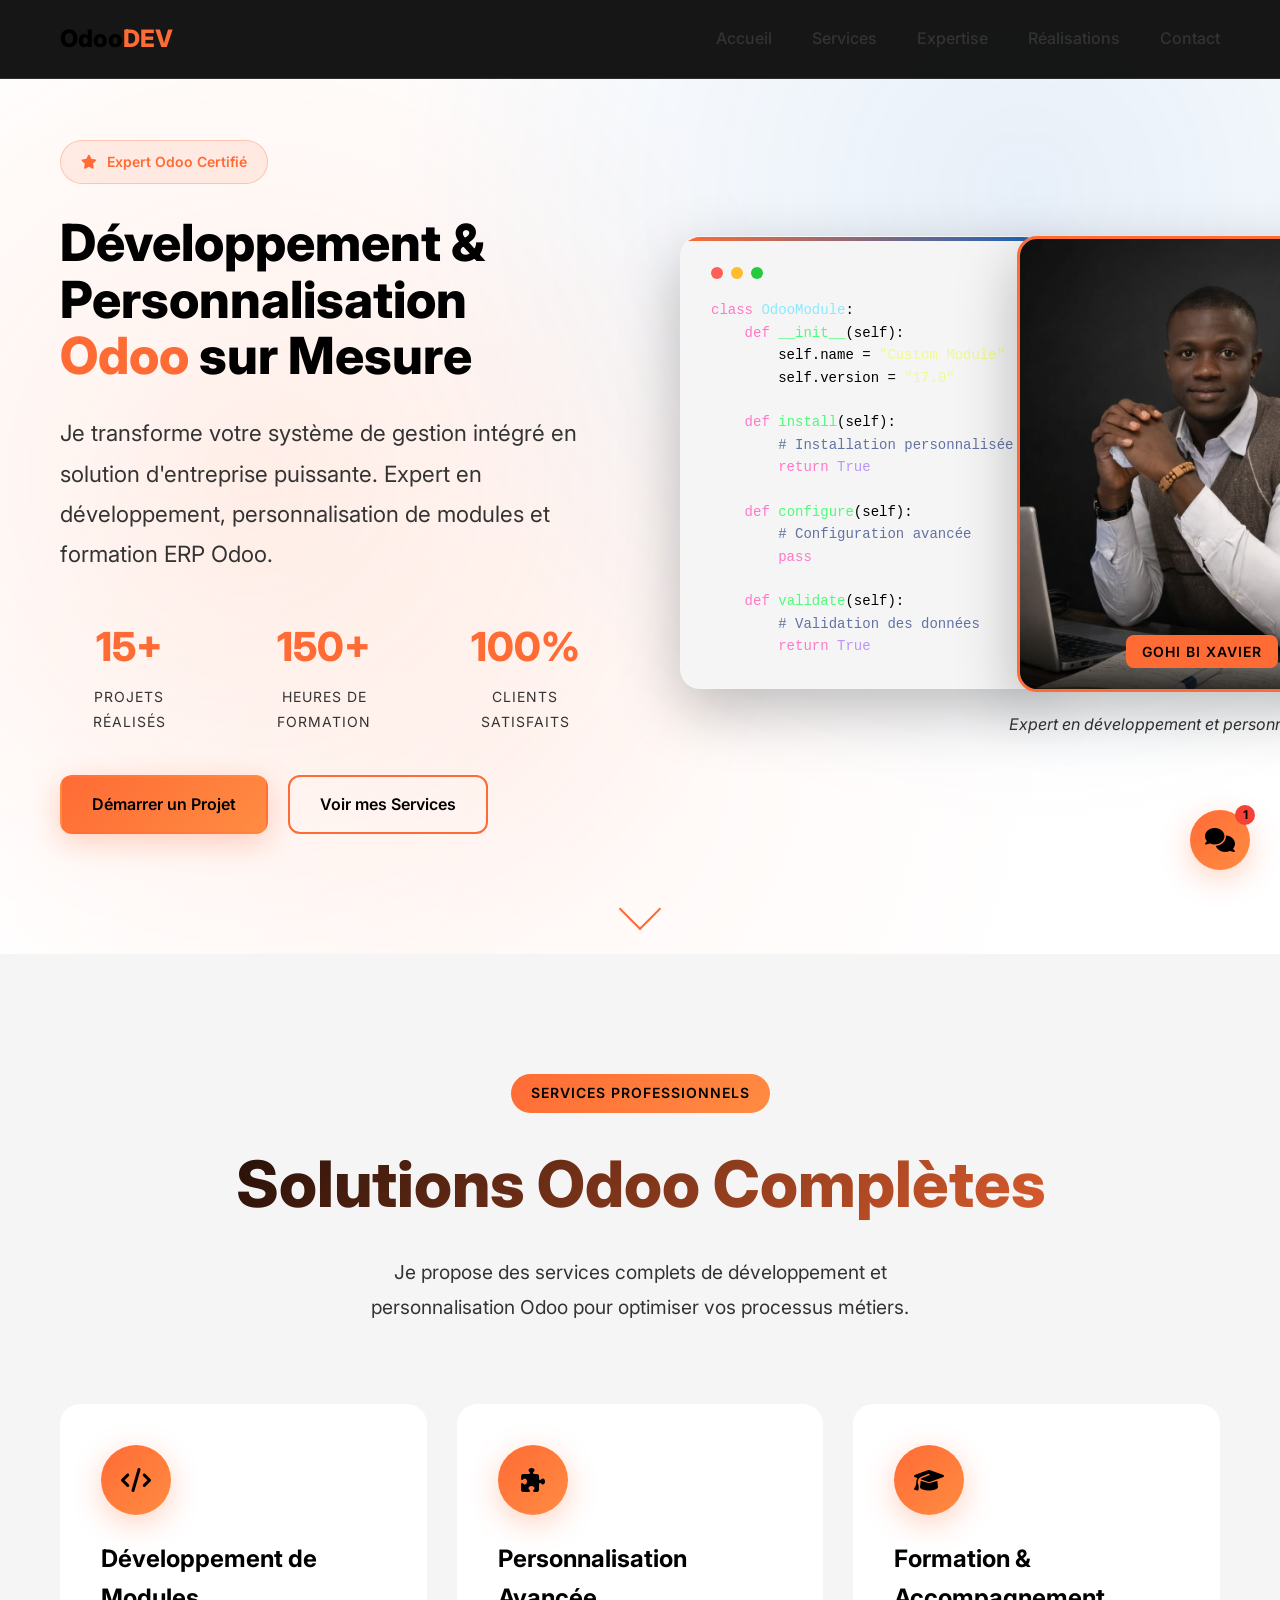
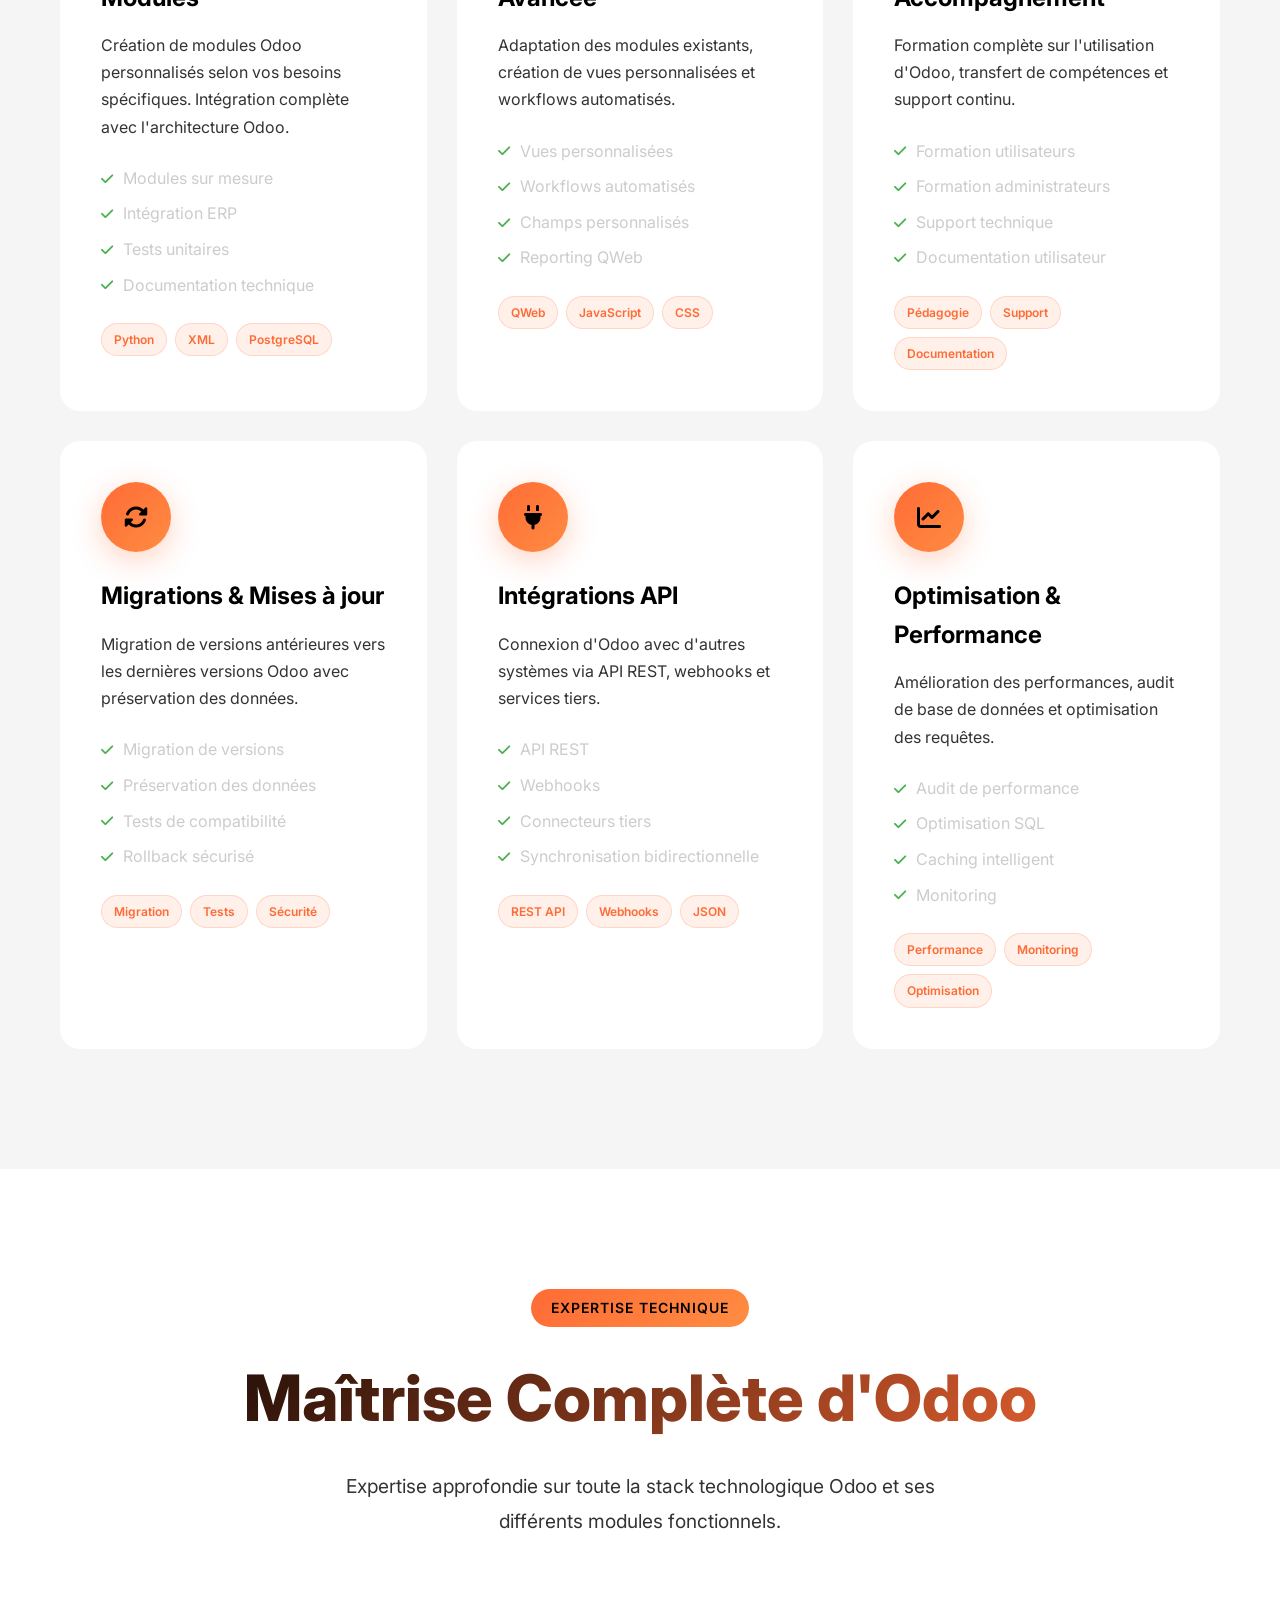
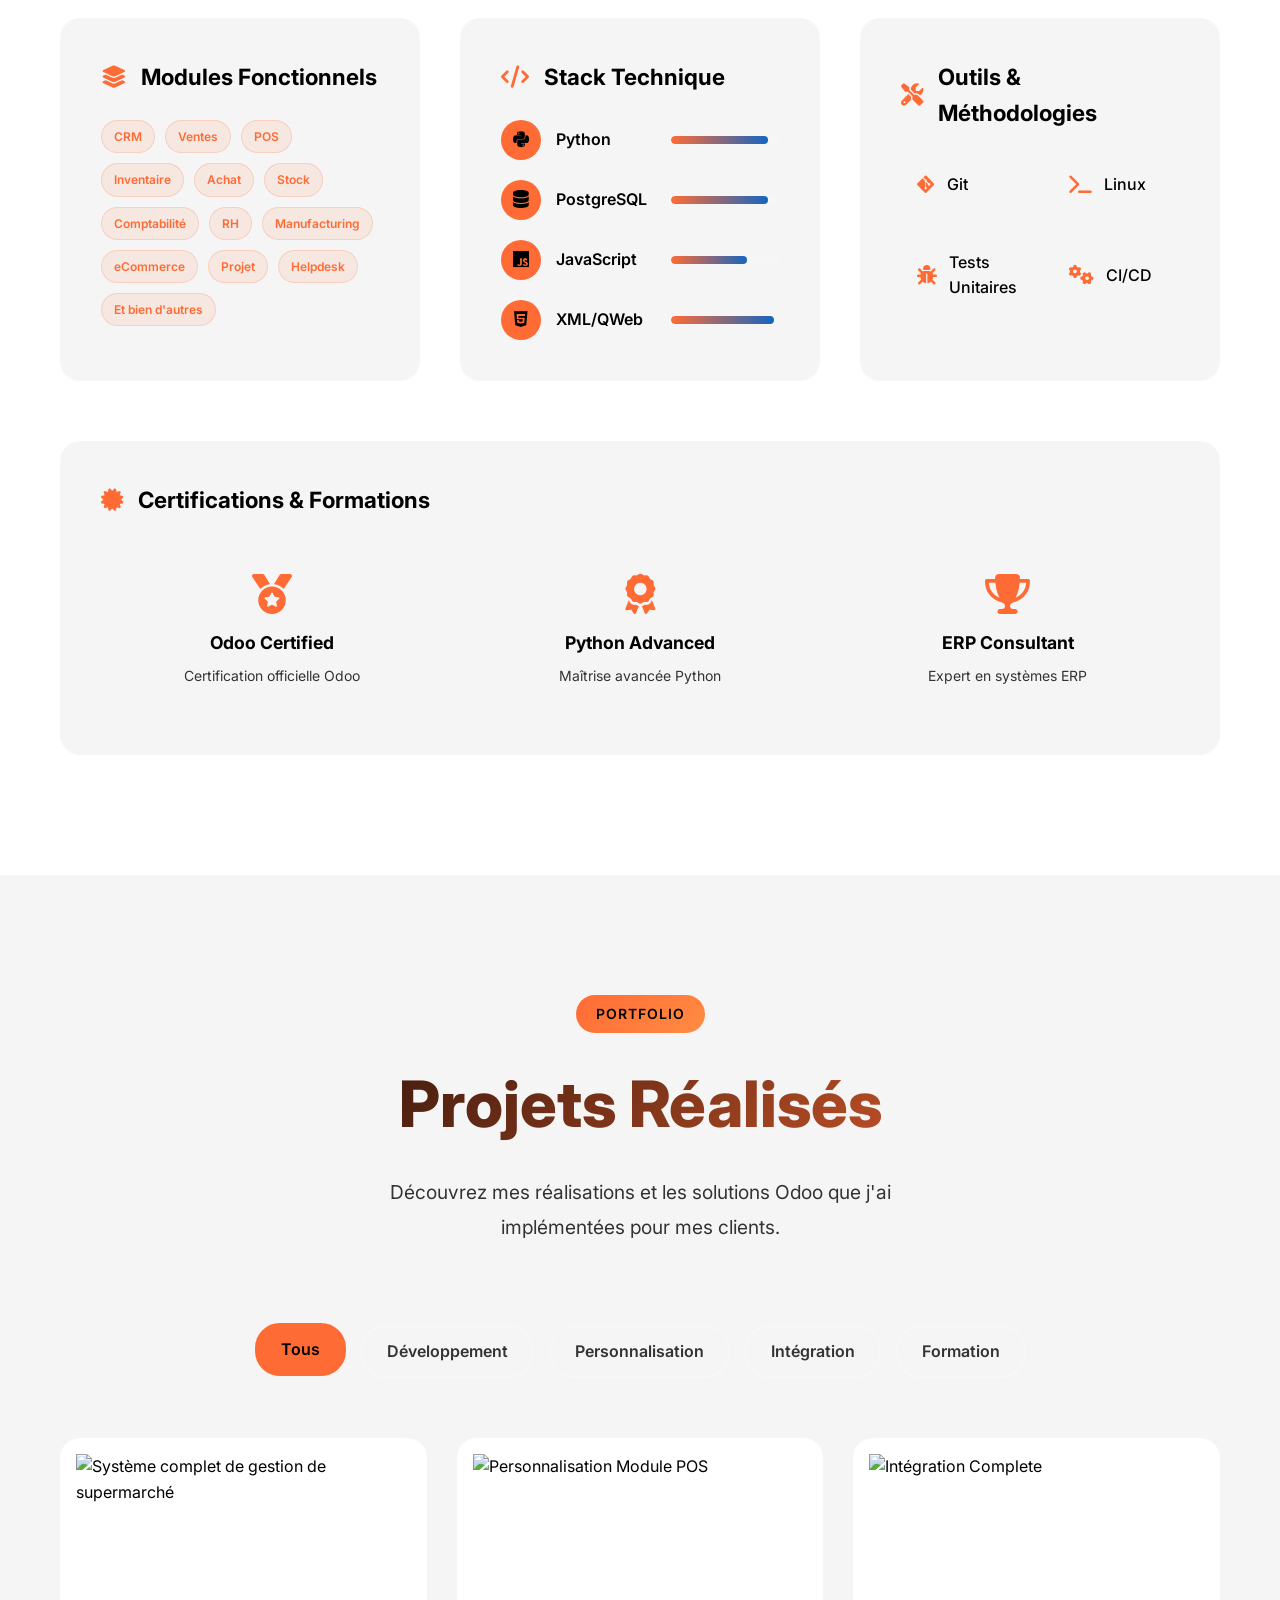
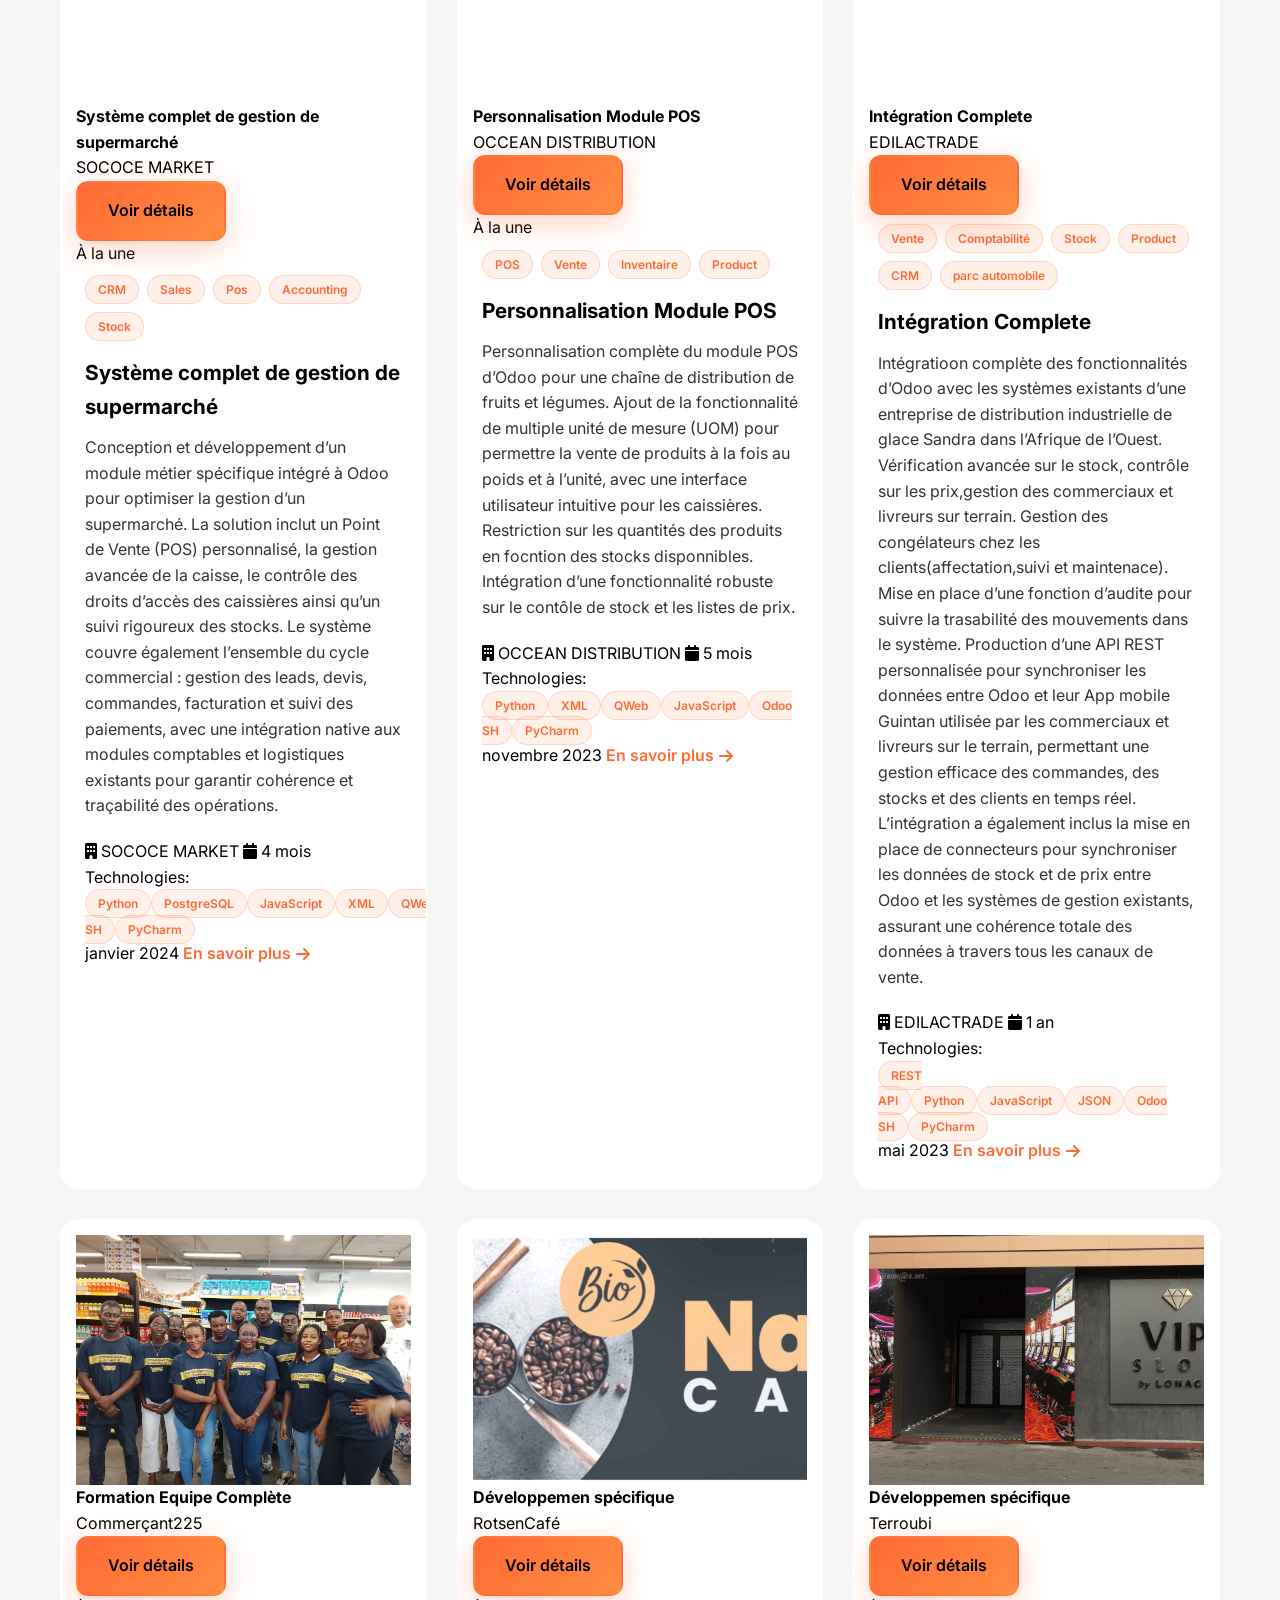
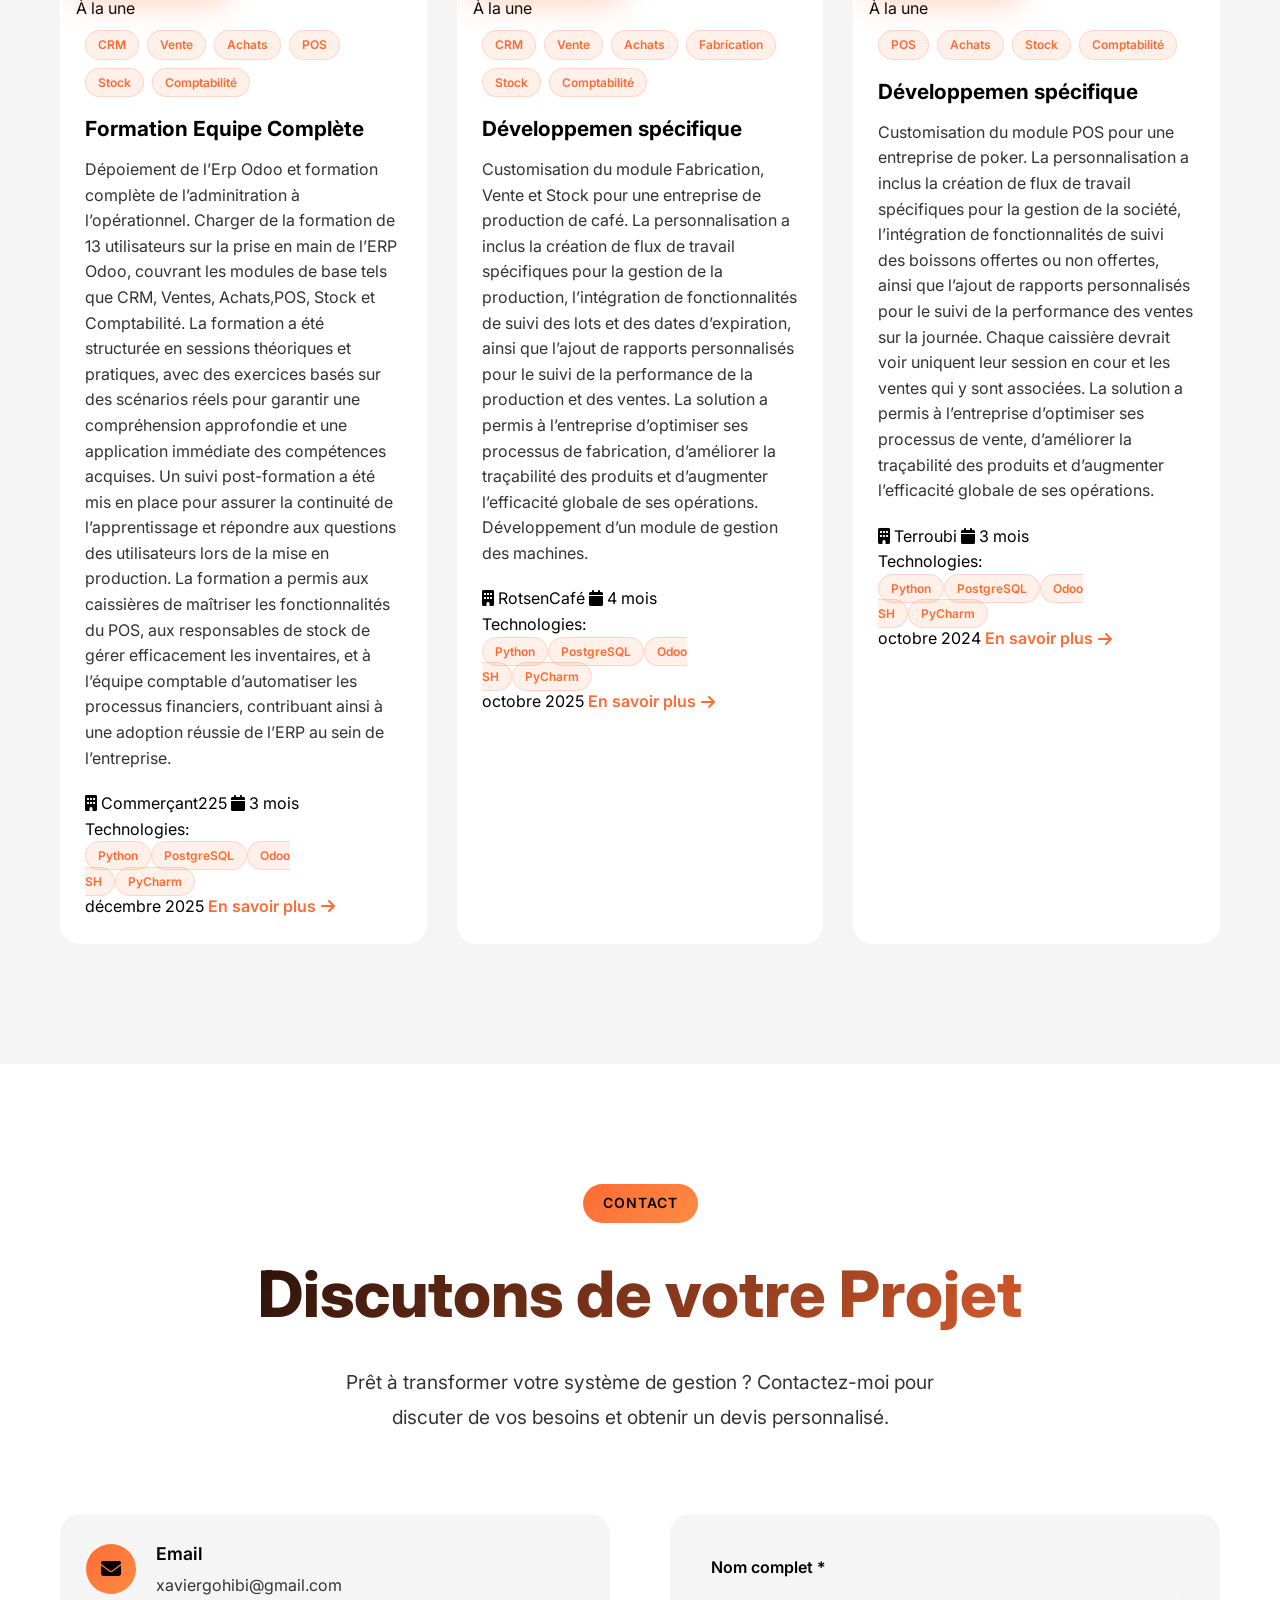
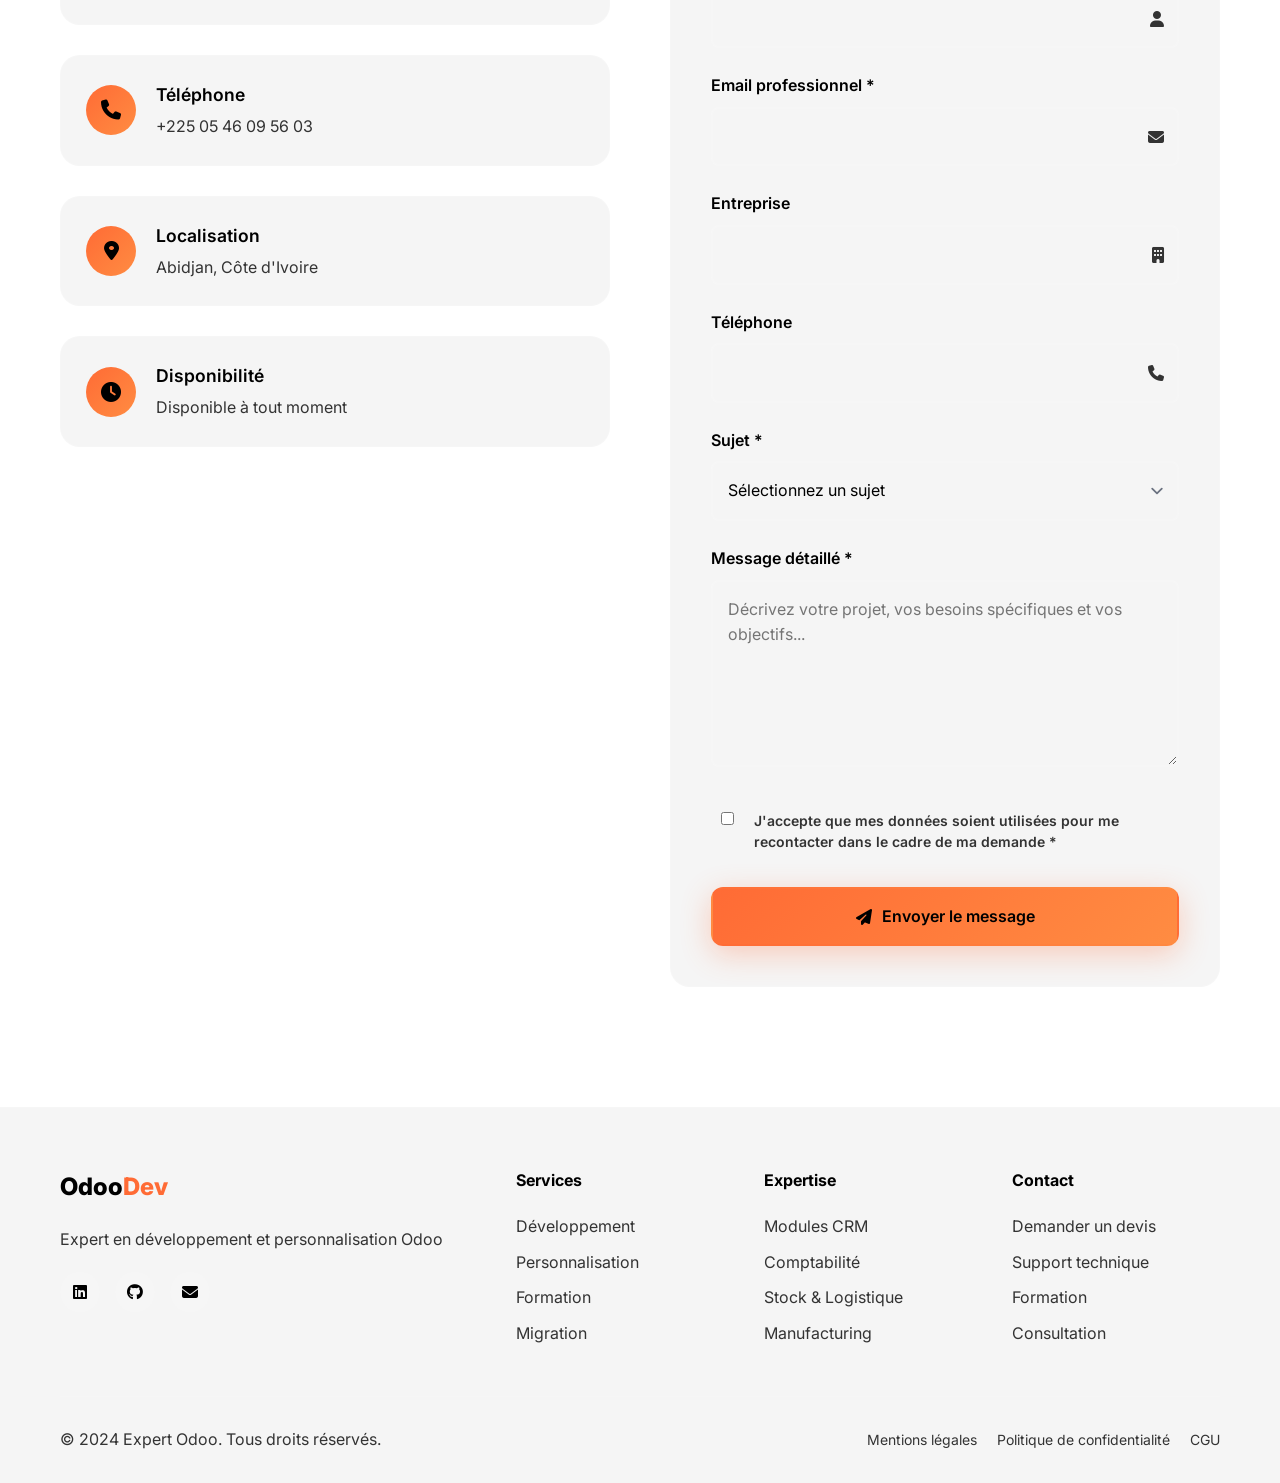
==== portfolio_odoo_dev/index.html @ 5ad5353a "Dépôt de mon code" ====
<!DOCTYPE html>
<html lang="fr">
<head>
    <meta charset="UTF-8">
    <meta name="viewport" content="width=device-width, initial-scale=1.0">
    <title>Expert Odoo - Développement & Formation ERP</title>
    <meta name="description" content="Expert développement Odoo, personnalisation de modules, formation ERP. Solutions sur mesure pour optimiser votre système de gestion intégré.">
    <meta name="keywords" content="Odoo, ERP, développement, personnalisation, formation, consultant Odoo">
    <meta name="author" content="Votre Nom - Expert Odoo">
   
    
    <!-- Open Graph Meta Tags -->
    <meta property="og:title" content="Expert Odoo - Développement & Formation ERP">
    <meta property="og:description" content="Solutions Odoo sur mesure : développement, personnalisation et formation ERP">
    <meta property="og:type" content="website">
    
    <!-- Fonts -->
    <link href="https://fonts.googleapis.com/css2?family=Inter:wght@300;400;500;600;700;800&display=swap" rel="stylesheet">
    <link rel="stylesheet" href="https://cdnjs.cloudflare.com/ajax/libs/font-awesome/6.4.0/css/all.min.css">
    
    <!-- CSS -->
    <link rel="stylesheet" href="css/style.css">
    <link rel="stylesheet" href="css/responsive.css">
</head>
<body>
    <!-- Navigation -->
    <nav class="navbar" id="navbar">
        <div class="nav-container">
            <div class="nav-logo">
                <h2>Odoo<span class="highlight">DEV</span></h2>
            </div>
            <div class="nav-menu" id="nav-menu">
                <a href="#accueil" class="nav-link">Accueil</a>
                <a href="#services" class="nav-link">Services</a>
                <a href="#expertise" class="nav-link">Expertise</a>
                <a href="#portfolio" class="nav-link">Réalisations</a>
                <a href="#contact" class="nav-link">Contact</a>
            </div>
            <div class="nav-toggle" id="nav-toggle">
                <span class="bar"></span>
                <span class="bar"></span>
                <span class="bar"></span>
            </div>
        </div>
    </nav>

    <!-- Hero Section -->
    <section id="accueil" class="hero">
        <div class="hero-container">
            <div class="hero-content">
                <div class="hero-badge">
                    <i class="fas fa-star"></i>
                    <span>Expert Odoo Certifié</span>
                </div>
                <h1 class="hero-title">
                    Développement & Personnalisation
                    <span class="highlight">Odoo</span> sur Mesure
                </h1>
                <p class="hero-description">
                    Je transforme votre système de gestion intégré en solution d'entreprise puissante. 
                    Expert en développement, personnalisation de modules et formation ERP Odoo.
                </p>
                <div class="hero-stats">
                    <div class="stat">
                        <span class="stat-number">15+</span>
                        <span class="stat-label">Projets Réalisés</span>
                    </div>
                    <div class="stat">
                        <span class="stat-number">150+</span>
                        <span class="stat-label">Heures de Formation</span>
                    </div>
                    <div class="stat">
                        <span class="stat-number">100%</span>
                        <span class="stat-label">Clients Satisfaits</span>
                    </div>
                </div>
                <div class="hero-buttons">
                    <a href="#contact" class="btn btn-primary">Démarrer un Projet</a>
                    <a href="#services" class="btn btn-secondary">Voir mes Services</a>
                </div>
            </div>
            <div class="hero-visual">
                <div class="code-photo-container">
                    <!-- Bloc de code original -->
                    <div class="code-animation">
                        <div class="code-block">
                            <div class="code-header">
                                <span class="code-dot red"></span>
                                <span class="code-dot yellow"></span>
                                <span class="code-dot green"></span>
                            </div>
                            <div class="code-content">
                                <pre><code><span class="code-keyword">class</span> <span class="code-class">OdooModule</span>:
    <span class="code-keyword">def</span> <span class="code-function">__init__</span>(self):
        self.name = <span class="code-string">"Custom Module"</span>
        self.version = <span class="code-string">"17.0"</span>
    
    <span class="code-keyword">def</span> <span class="code-function">install</span>(self):
        <span class="code-comment"># Installation personnalisée</span>
        <span class="code-keyword">return</span> <span class="code-boolean">True</span>
    
    <span class="code-keyword">def</span> <span class="code-function">configure</span>(self):
        <span class="code-comment"># Configuration avancée</span>
        <span class="code-keyword">pass</span>
    
    <span class="code-keyword">def</span> <span class="code-function">validate</span>(self):
        <span class="code-comment"># Validation des données</span>
        <span class="code-keyword">return</span> <span class="code-boolean">True</span></code></pre>
                            </div>
                        </div>
                    </div>
                    
                    <!-- Photo de profil à côté -->
                    <div class="profile-photo-container">
                        <div class="profile-photo">
                            <img src="images/image_acceuil.jpeg" alt="Photo de Profil" class="profile-image">
                            <!--<iframe src="images/KD.jpg" class="profile-image" frameborder="0"></iframe> -->
                            <div class="photo-overlay">
                                <span class="photo-badge">GOHI BI XAVIER</span>
                            </div>
                        </div>
                        <div class="photo-caption">
                            <p>Expert en développement et personnalisation Odoo</p>
                        </div>
                    </div>
                </div>
            </div>
        </div>
        <div class="scroll-indicator">
            <div class="scroll-arrow"></div>
        </div>
    </section>

    <!-- Services Section -->
    <section id="services" class="services">
        <div class="container">
            <div class="section-header">
                <span class="section-badge">Services Professionnels</span>
                <h2 class="section-title">Solutions Odoo Complètes</h2>
                <p class="section-description">
                    Je propose des services complets de développement et personnalisation Odoo 
                    pour optimiser vos processus métiers.
                </p>
            </div>
            <div class="services-grid">
                <div class="service-card">
                    <div class="service-icon">
                        <i class="fas fa-code"></i>
                    </div>
                    <h3>Développement de Modules</h3>
                    <p>Création de modules Odoo personnalisés selon vos besoins spécifiques. Intégration complète avec l'architecture Odoo.</p>
                    <ul class="service-features">
                        <li><i class="fas fa-check"></i>Modules sur mesure</li>
                        <li><i class="fas fa-check"></i>Intégration ERP</li>
                        <li><i class="fas fa-check"></i>Tests unitaires</li>
                        <li><i class="fas fa-check"></i>Documentation technique</li>
                    </ul>
                    <div class="service-tech">
                        <span class="tech-tag">Python</span>
                        <span class="tech-tag">XML</span>
                        <span class="tech-tag">PostgreSQL</span>
                    </div>
                </div>

                <div class="service-card">
                    <div class="service-icon">
                        <i class="fas fa-puzzle-piece"></i>
                    </div>
                    <h3>Personnalisation Avancée</h3>
                    <p>Adaptation des modules existants, création de vues personnalisées et workflows automatisés.</p>
                    <ul class="service-features">
                        <li><i class="fas fa-check"></i>Vues personnalisées</li>
                        <li><i class="fas fa-check"></i>Workflows automatisés</li>
                        <li><i class="fas fa-check"></i>Champs personnalisés</li>
                        <li><i class="fas fa-check"></i>Reporting QWeb</li>
                    </ul>
                    <div class="service-tech">
                        <span class="tech-tag">QWeb</span>
                        <span class="tech-tag">JavaScript</span>
                        <span class="tech-tag">CSS</span>
                    </div>
                </div>

                <div class="service-card">
                    <div class="service-icon">
                        <i class="fas fa-graduation-cap"></i>
                    </div>
                    <h3>Formation & Accompagnement</h3>
                    <p>Formation complète sur l'utilisation d'Odoo, transfert de compétences et support continu.</p>
                    <ul class="service-features">
                        <li><i class="fas fa-check"></i>Formation utilisateurs</li>
                        <li><i class="fas fa-check"></i>Formation administrateurs</li>
                        <li><i class="fas fa-check"></i>Support technique</li>
                        <li><i class="fas fa-check"></i>Documentation utilisateur</li>
                    </ul>
                    <div class="service-tech">
                        <span class="tech-tag">Pédagogie</span>
                        <span class="tech-tag">Support</span>
                        <span class="tech-tag">Documentation</span>
                    </div>
                </div>

                <div class="service-card">
                    <div class="service-icon">
                        <i class="fas fa-sync-alt"></i>
                    </div>
                    <h3>Migrations & Mises à jour</h3>
                    <p>Migration de versions antérieures vers les dernières versions Odoo avec préservation des données.</p>
                    <ul class="service-features">
                        <li><i class="fas fa-check"></i>Migration de versions</li>
                        <li><i class="fas fa-check"></i>Préservation des données</li>
                        <li><i class="fas fa-check"></i>Tests de compatibilité</li>
                        <li><i class="fas fa-check"></i>Rollback sécurisé</li>
                    </ul>
                    <div class="service-tech">
                        <span class="tech-tag">Migration</span>
                        <span class="tech-tag">Tests</span>
                        <span class="tech-tag">Sécurité</span>
                    </div>
                </div>

                <div class="service-card">
                    <div class="service-icon">
                        <i class="fas fa-plug"></i>
                    </div>
                    <h3>Intégrations API</h3>
                    <p>Connexion d'Odoo avec d'autres systèmes via API REST, webhooks et services tiers.</p>
                    <ul class="service-features">
                        <li><i class="fas fa-check"></i>API REST</li>
                        <li><i class="fas fa-check"></i>Webhooks</li>
                        <li><i class="fas fa-check"></i>Connecteurs tiers</li>
                        <li><i class="fas fa-check"></i>Synchronisation bidirectionnelle</li>
                    </ul>
                    <div class="service-tech">
                        <span class="tech-tag">REST API</span>
                        <span class="tech-tag">Webhooks</span>
                        <span class="tech-tag">JSON</span>
                    </div>
                </div>

                <div class="service-card">
                    <div class="service-icon">
                        <i class="fas fa-chart-line"></i>
                    </div>
                    <h3>Optimisation & Performance</h3>
                    <p>Amélioration des performances, audit de base de données et optimisation des requêtes.</p>
                    <ul class="service-features">
                        <li><i class="fas fa-check"></i>Audit de performance</li>
                        <li><i class="fas fa-check"></i>Optimisation SQL</li>
                        <li><i class="fas fa-check"></i>Caching intelligent</li>
                        <li><i class="fas fa-check"></i>Monitoring</li>
                    </ul>
                    <div class="service-tech">
                        <span class="tech-tag">Performance</span>
                        <span class="tech-tag">Monitoring</span>
                        <span class="tech-tag">Optimisation</span>
                    </div>
                </div>
            </div>
        </div>
    </section>

    <!-- Expertise Section -->
    <section id="expertise" class="expertise">
        <div class="container">
            <div class="section-header">
                <span class="section-badge">Expertise Technique</span>
                <h2 class="section-title">Maîtrise Complète d'Odoo</h2>
                <p class="section-description">
                    Expertise approfondie sur toute la stack technologique Odoo 
                    et ses différents modules fonctionnels.
                </p>
            </div>
            <div class="expertise-content">
                <div class="expertise-categories">
                    <div class="expertise-category">
                        <h3><i class="fas fa-layer-group"></i> Modules Fonctionnels</h3>
                        <div class="module-tags">
                            <span class="module-tag">CRM</span>
                            <span class="module-tag">Ventes</span>
                            <spaan class="module-tag">POS</spaan>
                            <spaan class="module-tag">Inventaire</spaan>
                            <span class="module-tag">Achat</span>
                            <span class="module-tag">Stock</span>
                            <span class="module-tag">Comptabilité</span>
                            <span class="module-tag">RH</span>
                            <span class="module-tag">Manufacturing</span>
                            <span class="module-tag">eCommerce</span>
                            <span class="module-tag">Projet</span>
                            <span class="module-tag">Helpdesk</span>
                            <span class="module-tag">Et bien d'autres</span>
                        </div>
                    </div>

                    <div class="expertise-category">
                        <h3><i class="fas fa-code"></i> Stack Technique</h3>
                        <div class="tech-grid">
                            <div class="tech-item">
                                <i class="fab fa-python"></i>
                                <span>Python</span>
                                <div class="skill-bar">
                                    <div class="skill-progress" style="width: 90%"></div>
                                </div>
                            </div>
                            <div class="tech-item">
                                <i class="fas fa-database"></i>
                                <span>PostgreSQL</span>
                                <div class="skill-bar">
                                    <div class="skill-progress" style="width: 90%"></div>
                                </div>
                            </div>
                            <div class="tech-item">
                                <i class="fab fa-js"></i>
                                <span>JavaScript</span>
                                <div class="skill-bar">
                                    <div class="skill-progress" style="width: 70%"></div>
                                </div>
                            </div>
                            <div class="tech-item">
                                <i class="fab fa-html5"></i>
                                <span>XML/QWeb</span>
                                <div class="skill-bar">
                                    <div class="skill-progress" style="width: 95%"></div>
                                </div>
                            </div>
                        </div>
                    </div>

                    <div class="expertise-category">
                        <h3><i class="fas fa-tools"></i> Outils & Méthodologies</h3>
                        <div class="tools-grid">
                            <div class="tool-item">
                                <i class="fab fa-git-alt"></i>
                                <span>Git</span>
                            </div>
                            <div class="tool-item">
                                <i class="fas fa-terminal"></i>
                                <span>Linux</span>
                            </div>
                            <div class="tool-item">
                                <i class="fas fa-bug"></i>
                                <span>Tests Unitaires</span>
                            </div>
                            <div class="tool-item">
                                <i class="fas fa-cogs"></i>
                                <span>CI/CD</span>
                            </div>
                        </div>
                    </div>
                </div>

                <div class="certifications">
                    <h3><i class="fas fa-certificate"></i> Certifications & Formations</h3>
                    <div class="cert-grid">
                        <div class="cert-item">
                            <i class="fas fa-medal"></i>
                            <h4>Odoo Certified</h4>
                            <p>Certification officielle Odoo</p>
                        </div>
                        <div class="cert-item">
                            <i class="fas fa-award"></i>
                            <h4>Python Advanced</h4>
                            <p>Maîtrise avancée Python</p>
                        </div>
                        <div class="cert-item">
                            <i class="fas fa-trophy"></i>
                            <h4>ERP Consultant</h4>
                            <p>Expert en systèmes ERP</p>
                        </div>
                    </div>
                </div>
            </div>
        </div>
    </section>

    <!-- Portfolio Section -->
    <section id="portfolio" class="portfolio">
        <div class="container">
            <div class="section-header">
                <span class="section-badge">Portfolio</span>
                <h2 class="section-title">Projets Réalisés</h2>
                <p class="section-description">
                    Découvrez mes réalisations et les solutions Odoo que j'ai 
                    implémentées pour mes clients.
                </p>
            </div>
            <div class="portfolio-filters">
                <button class="filter-btn active" data-filter="all">Tous</button>
                <button class="filter-btn" data-filter="development">Développement</button>
                <button class="filter-btn" data-filter="customization">Personnalisation</button>
                <button class="filter-btn" data-filter="integration">Intégration</button>
                <button class="filter-btn" data-filter="training">Formation</button>
            </div>
            <div class="portfolio-grid" id="portfolio-grid">
                <!-- Portfolio items will be populated by JavaScript -->
            </div>
        </div>
    </section>

    <!-- Contact Section -->
    <section id="contact" class="contact">
        <div class="container">
            <div class="section-header">
                <span class="section-badge">Contact</span>
                <h2 class="section-title">Discutons de votre Projet</h2>
                <p class="section-description">
                    Prêt à transformer votre système de gestion ? Contactez-moi pour 
                    discuter de vos besoins et obtenir un devis personnalisé.
                </p>
            </div>
            <div class="contact-content">
                <div class="contact-info">
                    <div class="contact-item">
                        <div class="contact-icon">
                            <i class="fas fa-envelope"></i>
                        </div>
                        <div class="contact-details">
                            <h3>Email</h3>
                            <p>xaviergohibi@gmail.com</p>
                        </div>
                    </div>
                    <div class="contact-item">
                        <div class="contact-icon">
                            <i class="fas fa-phone"></i>
                        </div>
                        <div class="contact-details">
                            <h3>Téléphone</h3>
                            <p>+225 05 46 09 56 03</p>
                        </div>
                    </div>
                    <div class="contact-item">
                        <div class="contact-icon">
                            <i class="fas fa-map-marker-alt"></i>
                        </div>
                        <div class="contact-details">
                            <h3>Localisation</h3>
                            <p>Abidjan, Côte d'Ivoire</p>
                        </div>
                    </div>
                    <div class="contact-item">
                        <div class="contact-icon">
                            <i class="fas fa-clock"></i>
                        </div>
                        <div class="contact-details">
                            <h3>Disponibilité</h3>
                            <p>Disponible à tout moment</p>
                        </div>
                    </div>
                </div>
                <form class="contact-form" id="contact-form" >
                    <input type="hidden" name="access_key" value="84d40f6d-2b4d-42a9-953c-82431c3fdbb4">
                    <!-- Anti-spam (honeypot) -->
                    <!-- <input type="checkbox" name="botcheck" class="hidden" style="display: none;">
                    <input type="hidden" name="honeypot" style="display: none;"> -->
                    
                    <!-- Redirection après envoi (optionnel) -->
                    <!-- <input type="hidden" name="redirect" value="http://127.0.0.1:5500/portfolio_odoo_dev/index.html#"> -->
                    
                    <!-- Pour recevoir une copie (optionnel) -->
                    <!-- <input type="hidden" name="cc" value="xaviergohibi@gmail.com"> -->
                    
                    <!-- Pour avoir un reply-to avec l'email du contact -->
                    <input type="hidden" name="replyto" value="email">
                    <div class="form-group">
                        <label for="name">Nom complet *</label>
                        <input type="text" id="name" name="name" required>
                    </div>
                    <div class="form-group">
                        <label for="email">Email professionnel *</label>
                        <input type="email" id="email" name="email" required>
                    </div>
                    <div class="form-group">
                        <label for="company">Entreprise</label>
                        <input type="text" id="company" name="company">
                    </div>
                    <div class="form-group">
                        <label for="phone">Téléphone</label>
                        <input type="tel" id="phone" name="phone">
                    </div>
                    <div class="form-group">
                        <label for="subject">Sujet *</label>
                        <select id="subject" name="subject" required>
                            <option value="">Sélectionnez un sujet</option>
                            <option value="development">Développement de module</option>
                            <option value="customization">Personnalisation</option>
                            <option value="training">Formation</option>
                            <option value="consultation">Consultation</option>
                            <option value="other">Autre</option>
                        </select>
                    </div>
                    <div class="form-group full-width">
                        <label for="message">Message détaillé *</label>
                        <textarea id="message" name="message" rows="6" required placeholder="Décrivez votre projet, vos besoins spécifiques et vos objectifs..."></textarea>
                    </div>
                    <div class="form-group full-width">
                        <label class="checkbox-container">
                            <input type="checkbox" id="consent" name="consent" required>
                            <span class="checkmark"></span>
                            J'accepte que mes données soient utilisées pour me recontacter dans le cadre de ma demande *
                        </label>
                    </div>
                    <button type="submit" class="btn btn-primary btn-full">
                        <i class="fas fa-paper-plane"></i>
                        Envoyer le message
                    </button>
                </form>
            </div>
        </div>
    </section>

    <!-- Footer -->
    <footer class="footer">
        <div class="container">
            <div class="footer-content">
                <div class="footer-section">
                    <div class="footer-logo">
                        <h3>Odoo<span class="highlight">Dev</span></h3>
                        <p>Expert en développement et personnalisation Odoo</p>
                    </div>
                    <div class="social-links">
                        <a href="https://www.linkedin.com/feed/" class="social-link" aria-label="LinkedIn">
                            <i class="fab fa-linkedin"></i>
                        </a>
                        <a href="#" class="social-link" aria-label="GitHub">
                            <i class="fab fa-github"></i>
                        </a>
                        <a href="mailto:xaviergohibi@gmail.com" class="social-link" aria-label="Email">
                            <i class="fas fa-envelope"></i>
                        </a>
                    </div>
                </div>
                <div class="footer-section">
                    <h4>Services</h4>
                    <ul class="footer-links">
                        <li><a href="#services">Développement</a></li>
                        <li><a href="#services">Personnalisation</a></li>
                        <li><a href="#services">Formation</a></li>
                        <li><a href="#services">Migration</a></li>
                    </ul>
                </div>
                <div class="footer-section">
                    <h4>Expertise</h4>
                    <ul class="footer-links">
                        <li><a href="#expertise">Modules CRM</a></li>
                        <li><a href="#expertise">Comptabilité</a></li>
                        <li><a href="#expertise">Stock & Logistique</a></li>
                        <li><a href="#expertise">Manufacturing</a></li>
                    </ul>
                </div>
                <div class="footer-section">
                    <h4>Contact</h4>
                    <ul class="footer-links">
                        <li><a href="#contact">Demander un devis</a></li>
                        <li><a href="#contact">Support technique</a></li>
                        <li><a href="#contact">Formation</a></li>
                        <li><a href="#contact">Consultation</a></li>
                    </ul>
                </div>
            </div>
            <div class="footer-bottom">
                <p>&copy; 2024 Expert Odoo. Tous droits réservés.</p>
                <div class="footer-bottom-links">
                    <a href="#">Mentions légales</a>
                    <a href="#">Politique de confidentialité</a>
                    <a href="#">CGU</a>
                </div>
            </div>
        </div>
    </footer>

    <!-- Chat Widget -->
    <!-- ===== Chat Widget ===== -->
    <div class="chat-widget" id="chat-widget">
        <div class="chat-button" id="chat-button">
            <i class="fas fa-comments"></i>
            <span class="chat-notification" id="chat-notification">1</span>
        </div>
        <div class="chat-window" id="chat-window">
            <div class="chat-header">
                <div class="chat-title">
                    <i class="fas fa-headset"></i>
                    <div>
                        <h4>Expert Odoo</h4>
                        <span>En ligne</span>
                    </div>
                </div>
                <button class="chat-close" id="chat-close">
                    <i class="fas fa-times"></i>
                </button>
            </div>
            <div class="chat-body" id="chat-body">
                <div class="chat-message chat-message-bot">
                    <div class="message-avatar">
                        <i class="fas fa-robot"></i>
                    </div>
                    <div class="message-content">
                        <p>Bonjour ! 👋 Je suis Expert Odoo. Comment puis-je vous aider aujourd'hui ?</p>
                        <span class="message-time">Maintenant</span>
                    </div>
                </div>
            </div>
            <div class="chat-input-container">
                <input type="text" class="chat-input" id="chat-input" placeholder="Tapez votre message...">
                <button class="chat-send" id="chat-send">
                    <i class="fas fa-paper-plane"></i>
                </button>
            </div>
        </div>
    </div>

    <!-- ===== Project Modal ===== -->
    <div class="modal" id="project-modal">
        <div class="modal-overlay"></div>
        <div class="modal-content">
            <button class="modal-close" aria-label="Fermer">
                <i class="fas fa-times"></i>
            </button>
            <div class="modal-body">
                <!-- Content will be populated by JavaScript -->
            </div>
        </div>
    </div>

   
    

    <!-- Back to Top Button -->
    <button class="back-to-top" id="back-to-top" aria-label="Retour en haut">
        <i class="fas fa-arrow-up"></i>
    </button>

    <!-- JavaScript -->
     <script src="js/utils.js"></script>
     <script src="js/portfolio.js"></script>
     <script src="js/contact.js"></script>
     <script src="js/chat.js"></script>
</body>
</html>
---- portfolio_odoo_dev/css/style.css ----
/* ===================================
   VARIABLES & ROOT
   =================================== */

:root {
    /* Palette de couleurs demandée */
    --primary-black: #0a0a0a;
    --secondary-black: #1a1a1a;
    --tertiary-black: #2a2a2a;
    --dark-gray: #333333;
    --medium-gray: #666666;
    --light-gray: #999999;
    --lighter-gray: #cccccc;
    --white: #ffffff;
    --off-white: #f8f9fa;
    
    /* Couleurs d'accent */
    --primary-orange: #ff6b35;
    --secondary-orange: #ff8c42;
    --accent-orange: #ffa726;
    --dark-orange: #e65100;
    
    --primary-blue: #1565c0;
    --secondary-blue: #1976d2;
    --accent-blue: #2196f3;
    --dark-blue: #0d47a1;
    
    /* Couleurs fonctionnelles */
    --success: #4caf50;
    --warning: #ff9800;
    --error: #f44336;
    --info: #2196f3;
    
    /* Typographie */
    --font-primary: 'Inter', -apple-system, BlinkMacSystemFont, 'Segoe UI', Roboto, sans-serif;
    --font-mono: 'Fira Code', 'Monaco', 'Consolas', monospace;
    
    /* Dimensions */
    --container-max-width: 1200px;
    --section-padding: 120px;
    --section-padding-mobile: 80px;
    --border-radius: 12px;
    --border-radius-small: 8px;
    --border-radius-large: 20px;
    
    /* Ombres */
    --shadow-light: 0 2px 10px rgba(0, 0, 0, 0.1);
    --shadow-medium: 0 8px 30px rgba(0, 0, 0, 0.15);
    --shadow-heavy: 0 20px 60px rgba(0, 0, 0, 0.25);
    --shadow-orange: 0 8px 30px rgba(255, 107, 53, 0.3);
    --shadow-blue: 0 8px 30px rgba(21, 101, 192, 0.3);
    
    /* Transitions */
    --transition-fast: all 0.3s cubic-bezier(0.4, 0, 0.2, 1);
    --transition-medium: all 0.5s cubic-bezier(0.4, 0, 0.2, 1);
    --transition-slow: all 0.8s cubic-bezier(0.4, 0, 0.2, 1);
    
    /* Z-index */
    --z-dropdown: 1000;
    --z-sticky: 1020;
    --z-fixed: 1030;
    --z-modal-backdrop: 1040;
    --z-modal: 1050;
    --z-popover: 1060;
    --z-tooltip: 1070;
}

/* ===================================
   RESET & BASE
   =================================== */

* {
    margin: 0;
    padding: 0;
    box-sizing: border-box;
}

html {
    scroll-behavior: smooth;
    font-size: 16px;
}

body {
    font-family: var(--font-primary);
    background-color: var(--primary-black);
    color: var(--white);
    line-height: 1.6;
    overflow-x: hidden;
    overflow: scroll;
}

/* Suppression des décorations de liens */
a {
    text-decoration: none;
    color: inherit;
    transition: var(--transition-fast);
}

a:hover {
    color: var(--primary-orange);
}

/* Suppression des puces */
ul, ol {
    list-style: none;
}

/* Amélioration des images */
img {
    max-width: 100%;
    height: auto;
    display: block;
}

/* Amélioration des formulaires */
input, textarea, select, button {
    font-family: inherit;
    font-size: inherit;
    line-height: inherit;
    border: none;
    outline: none;
    background: none;
}

button {
    cursor: pointer;
    transition: var(--transition-fast);
}

/* Suppression du contour de focus par défaut */
:focus {
    outline: 2px solid var(--primary-orange);
    outline-offset: 2px;
}

/* ===================================
   UTILITAIRES
   =================================== */

.container {
    max-width: var(--container-max-width);
    margin: 0 auto;
    padding: 0 20px;
}

.section-header {
    text-align: center;
    margin-bottom: 80px;
}

.section-badge {
    display: inline-block;
    background: linear-gradient(135deg, var(--primary-orange), var(--secondary-orange));
    color: var(--white);
    padding: 8px 20px;
    border-radius: 25px;
    font-size: 14px;
    font-weight: 600;
    text-transform: uppercase;
    letter-spacing: 1px;
    margin-bottom: 20px;
}

.section-title {
    font-size: clamp(2.5rem, 5vw, 4rem);
    font-weight: 800;
    margin-bottom: 20px;
    background: linear-gradient(135deg, var(--white) 0%, var(--primary-orange) 100%);
    -webkit-background-clip: text;
    -webkit-text-fill-color: transparent;
    background-clip: text;
}

.section-description {
    font-size: 1.2rem;
    color: var(--light-gray);
    max-width: 600px;
    margin: 0 auto;
    line-height: 1.8;
}

.highlight {
    color: var(--primary-orange);
}

.btn {
    display: inline-flex;
    align-items: center;
    gap: 10px;
    padding: 15px 30px;
    border-radius: var(--border-radius);
    font-weight: 600;
    font-size: 16px;
    text-align: center;
    transition: var(--transition-fast);
    border: 2px solid transparent;
    position: relative;
    overflow: hidden;
}

.btn-primary {
    background: linear-gradient(135deg, var(--primary-orange), var(--secondary-orange));
    color: var(--white);
    box-shadow: var(--shadow-orange);
}

.btn-primary:hover {
    transform: translateY(-2px);
    box-shadow: 0 12px 40px rgba(255, 107, 53, 0.4);
}

.btn-secondary {
    background: transparent;
    color: var(--white);
    border-color: var(--primary-orange);
}

.btn-secondary:hover {
    background: var(--primary-orange);
    color: var(--white);
    transform: translateY(-2px);
}

.btn-full {
    width: 100%;
    justify-content: center;
}

/* ===================================
   NAVIGATION
   =================================== */

.navbar {
    position: fixed;
    top: 0;
    left: 0;
    right: 0;
    background: rgba(10, 10, 10, 0.95);
    backdrop-filter: blur(10px);
    z-index: var(--z-fixed);
    padding: 20px 0;
    transition: var(--transition-fast);
    border-bottom: 1px solid rgba(255, 255, 255, 0.1);
}

.navbar.scrolled {
    padding: 15px 0;
    background: rgba(10, 10, 10, 0.98);
    box-shadow: var(--shadow-medium);
}

.nav-container {
    max-width: var(--container-max-width);
    margin: 0 auto;
    padding: 0 20px;
    display: flex;
    justify-content: space-between;
    align-items: center;
}

.nav-logo h2 {
    font-size: 24px;
    font-weight: 800;
    color: var(--white);
}

.nav-menu {
    display: flex;
    gap: 40px;
}

.nav-link {
    font-weight: 500;
    color: var(--light-gray);
    transition: var(--transition-fast);
    position: relative;
}

.nav-link:hover,
.nav-link.active {
    color: var(--primary-orange);
}

.nav-link::after {
    content: '';
    position: absolute;
    bottom: -5px;
    left: 0;
    width: 0;
    height: 2px;
    background: var(--primary-orange);
    transition: var(--transition-fast);
}

.nav-link:hover::after,
.nav-link.active::after {
    width: 100%;
}

.nav-toggle {
    display: none;
    flex-direction: column;
    cursor: pointer;
    gap: 4px;
}

.bar {
    width: 25px;
    height: 3px;
    background: var(--white);
    transition: var(--transition-fast);
}

/* ===================================
   HERO SECTION
   =================================== */

.hero {
    min-height: 100vh;
    display: flex;
    align-items: center;
    padding: var(--section-padding) 0;
    padding-top: 140px;
    position: relative;
    overflow: hidden;
}

.hero::before {
    content: '';
    position: absolute;
    top: 0;
    left: 0;
    right: 0;
    bottom: 0;
    background: 
        radial-gradient(circle at 20% 50%, rgba(255, 107, 53, 0.1) 0%, transparent 50%),
        radial-gradient(circle at 80% 20%, rgba(21, 101, 192, 0.1) 0%, transparent 50%),
        radial-gradient(circle at 40% 80%, rgba(255, 107, 53, 0.05) 0%, transparent 50%);
    z-index: -1;
}

.hero-container {
    max-width: var(--container-max-width);
    margin: 0 auto;
    padding: 0 20px;
    display: grid;
    grid-template-columns: 1fr 1fr;
    gap: 80px;
    align-items: center;
}

.hero-badge {
    display: inline-flex;
    align-items: center;
    gap: 10px;
    background: rgba(255, 107, 53, 0.1);
    color: var(--primary-orange);
    padding: 10px 20px;
    border-radius: 25px;
    font-size: 14px;
    font-weight: 600;
    margin-bottom: 30px;
    border: 1px solid rgba(255, 107, 53, 0.3);
}

.hero-title {
    font-size: clamp(3rem, 4vw, 3.8rem);
    font-weight: 800;
    line-height: 1.1;
    margin-bottom: 30px;
    color: var(--white);
}

.hero-description {
    font-size: 1.4rem;
    color: var(--light-gray);
    margin-bottom: 40px;
    line-height: 1.8;
}

.hero-stats {
    display: flex;
    gap: 40px;
    margin-bottom: 40px;
}

.stat {
    text-align: center;
}

.stat-number {
    display: block;
    font-size: 2.5rem;
    font-weight: 800;
    color: var(--primary-orange);
    margin-bottom: 5px;
}

.stat-label {
    font-size: 14px;
    color: var(--light-gray);
    text-transform: uppercase;
    letter-spacing: 1px;
}

.hero-buttons {
    display: flex;
    gap: 20px;
    flex-wrap: wrap;
}

.hero-visual {
    display: flex;
    justify-content: center;
    align-items: center;
}

/* Container pour le code et la photo côte à côte */
.code-photo-container {
    display: grid;
    grid-template-columns: 1fr 1fr;
    gap: 40px;
    align-items: start;
    width: 100%;
    max-width: 1000px;
}

/* Code animation existant */
.code-animation {
    position: relative;
    width: 100%;
}

.code-block {
    background: var(--secondary-black);
    border-radius: var(--border-radius-large);
    padding: 30px;
    border: 1px solid rgba(255, 255, 255, 0.1);
    box-shadow: var(--shadow-heavy);
    position: relative;
    overflow: hidden;
}

.code-block::before {
    content: '';
    position: absolute;
    top: 0;
    left: 0;
    right: 0;
    height: 4px;
    background: linear-gradient(90deg, var(--primary-orange), var(--primary-blue));
}

.code-header {
    display: flex;
    gap: 8px;
    margin-bottom: 20px;
}

.code-dot {
    width: 12px;
    height: 12px;
    border-radius: 50%;
}

.code-dot.red { background: #ff5f57; }
.code-dot.yellow { background: #ffbd2e; }
.code-dot.green { background: #28ca42; }

.code-content pre {
    font-family: var(--font-mono);
    font-size: 14px;
    line-height: 1.6;
    margin: 0;
    overflow-x: auto;
}

.code-keyword { color: #ff79c6; }
.code-class { color: #8be9fd; }
.code-function { color: #50fa7b; }
.code-string { color: #f1fa8c; }
.code-comment { color: #6272a4; }
.code-boolean { color: #bd93f9; }

/* Container pour le code et la photo côte à côte */
.code-photo-container {
    display: grid;
    grid-template-columns: 1fr 1fr;
    gap: 40px;
    align-items: start;
    width: 100%;
    max-width: 1000px;
}

/* Code animation existant */
.code-animation {
    position: relative;
    width: 100%;
}

.code-block {
    background: var(--secondary-black);
    border-radius: var(--border-radius-large);
    padding: 30px;
    border: 1px solid rgba(255, 255, 255, 0.1);
    box-shadow: var(--shadow-heavy);
    position: relative;
    overflow: hidden;
}

.code-block::before {
    content: '';
    position: absolute;
    top: 0;
    left: 0;
    right: 0;
    height: 4px;
    background: linear-gradient(90deg, var(--primary-orange), var(--primary-blue));
}

.code-header {
    display: flex;
    gap: 8px;
    margin-bottom: 20px;
}

.code-dot {
    width: 12px;
    height: 12px;
    border-radius: 50%;
}

.code-dot.red { background: #ff5f57; }
.code-dot.yellow { background: #ffbd2e; }
.code-dot.green { background: #28ca42; }

.code-content pre {
    font-family: var(--font-mono);
    font-size: 14px;
    line-height: 1.6;
    margin: 0;
    overflow-x: auto;
}

.code-keyword { color: #ff79c6; }
.code-class { color: #8be9fd; }
.code-function { color: #50fa7b; }
.code-string { color: #f1fa8c; }
.code-comment { color: #6272a4; }
.code-boolean { color: #bd93f9; }

/* Photo de profil à côté */
.profile-photo-container {
    position: relative;
    width: 350%;
    display: flex;
    flex-direction: column;
    align-items: center;
    padding-left: -150px;
    margin-left: -120px;
}

.profile-photo {
    position: relative;
    border-radius: var(--border-radius-large);
    overflow: hidden;
    box-shadow: var(--shadow-heavy);
    border: 3px solid var(--primary-orange);
    transition: var(--transition-medium);
    width: 100%;
    max-width: 370px;
}

.profile-photo:hover {
    transform: translateY(-5px);
    box-shadow: var(--shadow-orange);
}

.profile-image {
    width: 100%;
    height: 450px;
    object-fit: cover;
    object-position: center;
}

.photo-overlay {
    position: absolute;
    bottom: 0;
    left: 0;
    right: 0;
    background: linear-gradient(transparent, rgba(0, 0, 0, 0.8));
    padding: 25px;
    text-align: center;
}

.photo-badge {
    background: var(--primary-orange);
    color: var(--white);
    padding: 8px 16px;
    border-radius: var(--border-radius-small);
    font-weight: 600;
    font-size: 14px;
    text-transform: uppercase;
    letter-spacing: 1px;
}

.photo-caption {
    text-align: center;
    margin-top: 20px;
}

.photo-caption p {
    color: var(--light-gray);
    font-size: 16px;
    font-style: italic;
}

/* Effet de pulse autour de la photo */
.profile-photo::before {
    content: '';
    position: absolute;
    top: -10px;
    left: -10px;
    right: -10px;
    bottom: -10px;
    background: linear-gradient(45deg, var(--primary-orange), var(--primary-blue));
    border-radius: var(--border-radius-large);
    z-index: -1;
    opacity: 0.3;
    animation: pulse 2s infinite;
}

@keyframes pulse {
    0% {
        transform: scale(1);
        opacity: 0.3;
    }
    50% {
        transform: scale(1.05);
        opacity: 0.5;
    }
    100% {
        transform: scale(1);
        opacity: 0.3;
    }
}

.code-dot.red { background: #ff5f56; }
.code-dot.yellow { background: #ffbd2e; }
.code-dot.green { background: #27c93f; }

.code-content pre {
    font-family: var(--font-mono);
    font-size: 14px;
    line-height: 1.6;
    color: var(--white);
    overflow-x: auto;
}

.code-keyword { color: #ff79c6; }
.code-class { color: #8be9fd; }
.code-function { color: #50fa7b; }
.code-string { color: #f1fa8c; }
.code-comment { color: #6272a4; }
.code-boolean { color: #bd93f9; }

.scroll-indicator {
    position: absolute;
    bottom: 30px;
    left: 50%;
    transform: translateX(-50%);
    animation: bounce 2s infinite;
}

.scroll-arrow {
    width: 30px;
    height: 30px;
    border-right: 2px solid var(--primary-orange);
    border-bottom: 2px solid var(--primary-orange);
    transform: rotate(45deg);
}

@keyframes bounce {
    0%, 20%, 50%, 80%, 100% {
        transform: translateX(-50%) translateY(0);
    }
    40% {
        transform: translateX(-50%) translateY(-10px);
    }
    60% {
        transform: translateX(-50%) translateY(-5px);
    }
}

/* ===================================
   SERVICES SECTION
   =================================== */

.services {
    padding: var(--section-padding) 0;
    background: var(--secondary-black);
}

.services-grid {
    display: grid;
    grid-template-columns: repeat(auto-fit, minmax(350px, 1fr));
    gap: 30px;
}

.service-card {
    background: var(--primary-black);
    border-radius: var(--border-radius-large);
    padding: 40px;
    border: 1px solid rgba(255, 255, 255, 0.1);
    transition: var(--transition-medium);
    position: relative;
    overflow: hidden;
}

.service-card::before {
    content: '';
    position: absolute;
    top: 0;
    left: -100%;
    width: 100%;
    height: 100%;
    background: linear-gradient(90deg, transparent, rgba(255, 107, 53, 0.1), transparent);
    transition: left 0.5s;
}

.service-card:hover::before {
    left: 100%;
}

.service-card:hover {
    transform: translateY(-10px);
    box-shadow: var(--shadow-orange);
    border-color: var(--primary-orange);
}

.service-icon {
    width: 70px;
    height: 70px;
    background: linear-gradient(135deg, var(--primary-orange), var(--secondary-orange));
    border-radius: 50%;
    display: flex;
    align-items: center;
    justify-content: center;
    margin-bottom: 25px;
    font-size: 24px;
    color: var(--white);
    box-shadow: var(--shadow-orange);
}

.service-card h3 {
    font-size: 1.5rem;
    font-weight: 700;
    margin-bottom: 15px;
    color: var(--white);
}

.service-card > p {
    color: var(--light-gray);
    margin-bottom: 25px;
    line-height: 1.7;
}

.service-features {
    margin-bottom: 25px;
}

.service-features li {
    display: flex;
    align-items: center;
    gap: 10px;
    margin-bottom: 10px;
    color: var(--lighter-gray);
}

.service-features i {
    color: var(--success);
    font-size: 14px;
}

.service-tech {
    display: flex;
    flex-wrap: wrap;
    gap: 8px;
}

.tech-tag {
    background: rgba(255, 107, 53, 0.1);
    color: var(--primary-orange);
    padding: 5px 12px;
    border-radius: 20px;
    font-size: 12px;
    font-weight: 600;
    border: 1px solid rgba(255, 107, 53, 0.2);
}

/* ===================================
   EXPERTISE SECTION
   =================================== */

.expertise {
    padding: var(--section-padding) 0;
    background: var(--primary-black);
}

.expertise-content {
    display: grid;
    gap: 60px;
}

.expertise-categories {
    display: grid;
    grid-template-columns: repeat(auto-fit, minmax(300px, 1fr));
    gap: 40px;
}

.expertise-category {
    background: var(--secondary-black);
    padding: 40px;
    border-radius: var(--border-radius-large);
    border: 1px solid rgba(255, 255, 255, 0.1);
}

.expertise-category h3 {
    font-size: 1.4rem;
    font-weight: 700;
    margin-bottom: 25px;
    color: var(--white);
    display: flex;
    align-items: center;
    gap: 15px;
}

.expertise-category h3 i {
    color: var(--primary-orange);
}

.module-tags {
    display: flex;
    flex-wrap: wrap;
    gap: 10px;
}

.module-tag {
    background: rgba(21, 101, 192, 0.2);
    color: var(--accent-blue);
    padding: 8px 16px;
    border-radius: 25px;
    font-size: 14px;
    font-weight: 500;
    border: 1px solid rgba(21, 101, 192, 0.3);
    transition: var(--transition-fast);
}

.module-tag:hover {
    background: var(--primary-blue);
    color: var(--white);
    transform: translateY(-2px);
}

.tech-grid {
    display: flex;
    flex-direction: column;
    gap: 20px;
}

.tech-item {
    display: flex;
    align-items: center;
    gap: 15px;
}

.tech-item i {
    width: 40px;
    height: 40px;
    background: var(--primary-orange);
    border-radius: 50%;
    display: flex;
    align-items: center;
    justify-content: center;
    color: var(--white);
    font-size: 18px;
}

.tech-item span {
    font-weight: 600;
    color: var(--white);
    min-width: 100px;
}

.skill-bar {
    flex: 1;
    height: 8px;
    background: rgba(255, 255, 255, 0.1);
    border-radius: 4px;
    overflow: hidden;
}

.skill-progress {
    height: 100%;
    background: linear-gradient(90deg, var(--primary-orange), var(--primary-blue));
    border-radius: 4px;
    transition: width 1s ease;
}

.tools-grid {
    display: grid;
    grid-template-columns: repeat(2, 1fr);
    gap: 20px;
}

.tool-item {
    display: flex;
    align-items: center;
    gap: 12px;
    padding: 15px;
    background: rgba(255, 255, 255, 0.05);
    border-radius: var(--border-radius-small);
    border: 1px solid rgba(255, 255, 255, 0.1);
    transition: var(--transition-fast);
}

.tool-item:hover {
    background: rgba(255, 107, 53, 0.1);
    border-color: var(--primary-orange);
}

.tool-item i {
    color: var(--primary-orange);
    font-size: 20px;
}

.tool-item span {
    font-weight: 500;
    color: var(--white);
}

.certifications {
    background: var(--secondary-black);
    padding: 40px;
    border-radius: var(--border-radius-large);
    border: 1px solid rgba(255, 255, 255, 0.1);
}

.certifications h3 {
    font-size: 1.4rem;
    font-weight: 700;
    margin-bottom: 30px;
    color: var(--white);
    display: flex;
    align-items: center;
    gap: 15px;
}

.certifications h3 i {
    color: var(--primary-orange);
}

.cert-grid {
    display: grid;
    grid-template-columns: repeat(auto-fit, minmax(200px, 1fr));
    gap: 25px;
}

.cert-item {
    text-align: center;
    padding: 25px;
    background: rgba(255, 255, 255, 0.05);
    border-radius: var(--border-radius-small);
    border: 1px solid rgba(255, 255, 255, 0.1);
    transition: var(--transition-fast);
}

.cert-item:hover {
    transform: translateY(-5px);
    background: rgba(21, 101, 192, 0.1);
    border-color: var(--primary-blue);
}

.cert-item i {
    font-size: 40px;
    color: var(--primary-orange);
    margin-bottom: 15px;
}

.cert-item h4 {
    font-size: 1.1rem;
    font-weight: 700;
    margin-bottom: 8px;
    color: var(--white);
}

.cert-item p {
    color: var(--light-gray);
    font-size: 14px;
}

/* ===================================
   PORTFOLIO SECTION
   =================================== */

.portfolio {
    padding: var(--section-padding) 0;
    background: var(--secondary-black);
}

.portfolio-filters {
    display: flex;
    justify-content: center;
    gap: 15px;
    margin-bottom: 60px;
    flex-wrap: wrap;
}

.filter-btn {
    padding: 12px 24px;
    background: transparent;
    color: var(--light-gray);
    border: 2px solid rgba(255, 255, 255, 0.2);
    border-radius: 25px;
    font-weight: 600;
    transition: var(--transition-fast);
}

.filter-btn.active,
.filter-btn:hover {
    background: var(--primary-orange);
    color: var(--white);
    border-color: var(--primary-orange);
    transform: translateY(-2px);
}

.portfolio-grid {
    display: grid;
    grid-template-columns: repeat(auto-fit, minmax(350px, 1fr));
    gap: 30px;
}

.portfolio-item {
    background: var(--primary-black);
    border-radius: var(--border-radius-large);
    overflow: hidden;
    border: 1px solid rgba(255, 255, 255, 0.1);
    transition: var(--transition-medium);
    position: relative;
    padding: 15px;
}

.portfolio-item:hover {
    transform: translateY(-10px);
    box-shadow: var(--shadow-orange);
    border-color: var(--primary-orange);
}

.portfolio-image {
    width: 100%;
    height: 250px;
    object-fit: cover;
    transition: var(--transition-medium);
}

.portfolio-item:hover .portfolio-image {
    transform: scale(1.05);
}

.portfolio-content {
    padding: 9px;
}

.portfolio-tags {
    display: flex;
    flex-wrap: wrap;
    gap: 8px;
    margin-bottom: 15px;
}

.portfolio-tag {
    background: rgba(255, 107, 53, 0.1);
    color: var(--primary-orange);
    padding: 4px 12px;
    border-radius: 20px;
    font-size: 12px;
    font-weight: 600;
    border: 1px solid rgba(255, 107, 53, 0.2);
}

.portfolio-title {
    font-size: 1.3rem;
    font-weight: 700;
    margin-bottom: 12px;
    color: var(--white);
}

.portfolio-description {
    color: var(--light-gray);
    margin-bottom: 20px;
    line-height: 1.6;
}

.portfolio-link {
    color: var(--primary-orange);
    font-weight: 600;
    display: inline-flex;
    align-items: center;
    gap: 5px;
    transition: var(--transition-fast);
}

.portfolio-link:hover {
    gap: 10px;
}

/* ===================================
   CONTACT SECTION
   =================================== */

.contact {
    padding: var(--section-padding) 0;
    background: var(--primary-black);
}

.contact-content {
    display: grid;
    grid-template-columns: 1fr 1fr;
    gap: 60px;
    align-items: start;
}

.contact-info {
    display: flex;
    flex-direction: column;
    gap: 30px;
}

.contact-item {
    display: flex;
    align-items: center;
    gap: 20px;
    padding: 25px;
    background: var(--secondary-black);
    border-radius: var(--border-radius-large);
    border: 1px solid rgba(255, 255, 255, 0.1);
    transition: var(--transition-fast);
}

.contact-item:hover {
    border-color: var(--primary-orange);
    background: rgba(255, 107, 53, 0.05);
}

.contact-icon {
    width: 50px;
    height: 50px;
    background: linear-gradient(135deg, var(--primary-orange), var(--secondary-orange));
    border-radius: 50%;
    display: flex;
    align-items: center;
    justify-content: center;
    color: var(--white);
    font-size: 20px;
    flex-shrink: 0;
}

.contact-details h3 {
    font-size: 1.1rem;
    font-weight: 600;
    margin-bottom: 5px;
    color: var(--white);
}

.contact-details p {
    color: var(--light-gray);
}

.contact-form {
    background: var(--secondary-black);
    padding: 40px;
    border-radius: var(--border-radius-large);
    border: 1px solid rgba(255, 255, 255, 0.1);
}

.form-group {
    margin-bottom: 25px;
}

.form-group.full-width {
    grid-column: 1 / -1;
}

.form-group label {
    display: block;
    margin-bottom: 8px;
    font-weight: 600;
    color: var(--white);
}

.form-group input,
.form-group select,
.form-group textarea {
    width: 100%;
    padding: 15px;
    background: rgba(255, 255, 255, 0.05);
    border: 2px solid rgba(255, 255, 255, 0.1);
    border-radius: var(--border-radius-small);
    color: var(--white);
    font-size: 16px;
    transition: var(--transition-fast);
}

.form-group input:focus,
.form-group select:focus,
.form-group textarea:focus {
    border-color: var(--primary-orange);
    background: rgba(255, 255, 255, 0.08);
}

.form-group textarea {
    resize: vertical;
    min-height: 120px;
}

.checkbox-container {
    display: flex;
    align-items: flex-start;
    gap: 10px;
    cursor: pointer;
    font-size: 14px;
    color: var(--light-gray);
    line-height: 1.5;
}

.checkbox-container input[type="checkbox"] {
    width: auto;
    margin: 0;
}

/* ===================================
   FOOTER
   =================================== */

.footer {
    background: var(--secondary-black);
    padding: 60px 0 30px;
    border-top: 1px solid rgba(255, 255, 255, 0.1);
}

.footer-content {
    display: grid;
    grid-template-columns: 2fr 1fr 1fr 1fr;
    gap: 40px;
    margin-bottom: 40px;
}

.footer-section h3,
.footer-section h4 {
    margin-bottom: 20px;
    color: var(--white);
}

.footer-logo h3 {
    font-size: 24px;
    font-weight: 800;
}

.footer-section p {
    color: var(--light-gray);
    margin-bottom: 20px;
    line-height: 1.6;
}

.social-links {
    display: flex;
    gap: 15px;
}

.social-link {
    width: 40px;
    height: 40px;
    background: rgba(255, 255, 255, 0.1);
    border-radius: 50%;
    display: flex;
    align-items: center;
    justify-content: center;
    color: var(--white);
    transition: var(--transition-fast);
}

.social-link:hover {
    background: var(--primary-orange);
    transform: translateY(-2px);
}

.footer-links li {
    margin-bottom: 10px;
}

.footer-links a {
    color: var(--light-gray);
    transition: var(--transition-fast);
}

.footer-links a:hover {
    color: var(--primary-orange);
    padding-left: 5px;
}

.footer-bottom {
    display: flex;
    justify-content: space-between;
    align-items: center;
    padding-top: 30px;
    border-top: 1px solid rgba(255, 255, 255, 0.1);
    flex-wrap: wrap;
    gap: 20px;
}

.footer-bottom p {
    color: var(--light-gray);
    margin: 0;
}

.footer-bottom-links {
    display: flex;
    gap: 20px;
}

.footer-bottom-links a {
    color: var(--light-gray);
    font-size: 14px;
    transition: var(--transition-fast);
}

.footer-bottom-links a:hover {
    color: var(--primary-orange);
}

/* ===================================
   CHAT WIDGET
   =================================== */

.chat-widget {
    position: fixed;
    bottom: 30px;
    right: 30px;
    z-index: var(--z-modal);
}

.chat-button {
    width: 60px;
    height: 60px;
    background: linear-gradient(135deg, var(--primary-orange), var(--secondary-orange));
    border-radius: 50%;
    display: flex;
    align-items: center;
    justify-content: center;
    color: var(--white);
    font-size: 24px;
    cursor: pointer;
    box-shadow: var(--shadow-orange);
    transition: var(--transition-fast);
    position: relative;
}

.chat-button:hover {
    transform: scale(1.1);
    box-shadow: 0 12px 40px rgba(255, 107, 53, 0.4);
}

.chat-notification {
    position: absolute;
    top: -5px;
    right: -5px;
    width: 20px;
    height: 20px;
    background: var(--error);
    border-radius: 50%;
    display: flex;
    align-items: center;
    justify-content: center;
    font-size: 12px;
    font-weight: 700;
    color: var(--white);
    animation: pulse 2s infinite;
}

@keyframes pulse {
    0% {
        transform: scale(1);
        opacity: 1;
    }
    50% {
        transform: scale(1.1);
        opacity: 0.8;
    }
    100% {
        transform: scale(1);
        opacity: 1;
    }
}

.chat-window {
    position: absolute;
    bottom: 80px;
    right: 0;
    width: 350px;
    height: 500px;
    background: var(--secondary-black);
    border-radius: var(--border-radius-large);
    box-shadow: var(--shadow-heavy);
    border: 1px solid rgba(255, 255, 255, 0.1);
    display: none;
    flex-direction: column;
    overflow: hidden;
}

.chat-window.active {
    display: flex;
}

.chat-header {
    padding: 20px;
    background: linear-gradient(135deg, var(--primary-orange), var(--secondary-orange));
    display: flex;
    justify-content: space-between;
    align-items: center;
}

.chat-title {
    display: flex;
    align-items: center;
    gap: 12px;
}

.chat-title h4 {
    font-size: 16px;
    font-weight: 600;
    margin-bottom: 2px;
}

.chat-title span {
    font-size: 12px;
    opacity: 0.9;
}

.chat-close {
    background: none;
    border: none;
    color: var(--white);
    font-size: 18px;
    cursor: pointer;
    padding: 5px;
    border-radius: 50%;
    transition: var(--transition-fast);
}

.chat-close:hover {
    background: rgba(255, 255, 255, 0.2);
}

.chat-body {
    flex: 1;
    padding: 20px;
    overflow-y: auto;
    display: flex;
    flex-direction: column;
    gap: 15px;
}

.chat-message {
    display: flex;
    gap: 12px;
    align-items: flex-start;
}

.chat-message-bot {
    flex-direction: row;
}

.chat-message-user {
    flex-direction: row-reverse;
}

.message-avatar {
    width: 35px;
    height: 35px;
    border-radius: 50%;
    display: flex;
    align-items: center;
    justify-content: center;
    font-size: 16px;
    flex-shrink: 0;
}

.chat-message-bot .message-avatar {
    background: var(--primary-blue);
    color: var(--white);
}

.chat-message-user .message-avatar {
    background: var(--primary-orange);
    color: var(--white);
}

.message-content {
    max-width: 70%;
}

.chat-message-bot .message-content {
    background: rgba(255, 255, 255, 0.05);
    padding: 12px 16px;
    border-radius: 18px;
    border-bottom-left-radius: 5px;
}

.chat-message-user .message-content {
    background: linear-gradient(135deg, var(--primary-orange), var(--secondary-orange));
    padding: 12px 16px;
    border-radius: 18px;
    border-bottom-right-radius: 5px;
    color: var(--white);
}

.message-content p {
    margin-bottom: 5px;
    line-height: 1.4;
}

.message-time {
    font-size: 11px;
    color: var(--light-gray);
    opacity: 0.7;
}

.chat-input-container {
    padding: 20px;
    border-top: 1px solid rgba(255, 255, 255, 0.1);
    display: flex;
    gap: 12px;
    align-items: center;
}

.chat-input {
    flex: 1;
    background: rgba(255, 255, 255, 0.05);
    border: 1px solid rgba(255, 255, 255, 0.1);
    border-radius: 25px;
    padding: 12px 16px;
    color: var(--white);
    font-size: 14px;
}

.chat-input::placeholder {
    color: var(--light-gray);
}

.chat-send {
    width: 40px;
    height: 40px;
    background: var(--primary-orange);
    border-radius: 50%;
    display: flex;
    align-items: center;
    justify-content: center;
    color: var(--white);
    font-size: 16px;
    transition: var(--transition-fast);
}

.chat-send:hover {
    background: var(--secondary-orange);
    transform: scale(1.1);
}

/* ===================================
   MODAL
   =================================== */

.modal {
    position: fixed;
    top: 0;
    left: 0;
    width: 100%;
    height: 100%;
    background: rgba(0, 0, 0, 0.8);
    z-index: var(--z-modal);
    display: flex;
    align-items: center;
    justify-content: center;
    padding: 20px;
    opacity: 0;
    visibility: hidden;
    transition: var(--transition-medium);
    backdrop-filter: blur(5px);
}

.modal.active {
    opacity: 1;
    visibility: visible;
}

.modal-overlay {
    position: absolute;
    top: 0;
    left: 0;
    width: 100%;
    height: 100%;
    cursor: pointer;
}

.modal-content {
    position: relative;
    background: var(--secondary-black);
    border-radius: var(--border-radius-large);
    max-width: 800px;
    width: 100%;
    max-height: 90vh;
    overflow: hidden;
    border: 1px solid rgba(255, 255, 255, 0.1);
    box-shadow: var(--shadow-heavy);
    transform: scale(0.9);
    transition: var(--transition-medium);
}

.modal.active .modal-content {
    transform: scale(1);
}

.modal-close {
    position: absolute;
    top: 20px;
    right: 20px;
    background: rgba(255, 255, 255, 0.1);
    border: none;
    color: var(--white);
    width: 40px;
    height: 40px;
    border-radius: 50%;
    display: flex;
    align-items: center;
    justify-content: center;
    cursor: pointer;
    z-index: 1;
    transition: var(--transition-fast);
}

.modal-close:hover {
    background: var(--primary-orange);
    transform: rotate(90deg);
}

.modal-body {
    padding: 0;
    max-height: 80vh;
    overflow-y: auto;
}

.project-modal-content {
    padding: 0;
}

.project-modal-header {
    position: relative;
    background: linear-gradient(135deg, var(--primary-black), var(--secondary-black));
    padding: 40px;
    text-align: center;
}

.project-modal-image {
    position: relative;
    margin-bottom: 30px;
    border-radius: var(--border-radius-large);
    overflow: hidden;
    box-shadow: var(--shadow-medium);
}

.project-modal-image img {
    width: 100%;
    height: 300px;
    object-fit: cover;
}

.project-modal-badge {
    position: absolute;
    top: 20px;
    right: 20px;
    background: var(--primary-orange);
    color: var(--white);
    padding: 8px 16px;
    border-radius: 20px;
    font-size: 12px;
    font-weight: 600;
    text-transform: uppercase;
}

.project-modal-info h2 {
    font-size: 2rem;
    font-weight: 800;
    margin-bottom: 15px;
    background: linear-gradient(135deg, var(--white) 0%, var(--primary-orange) 100%);
    -webkit-background-clip: text;
    -webkit-text-fill-color: transparent;
    background-clip: text;
}

.project-modal-meta {
    display: flex;
    justify-content: center;
    gap: 30px;
    flex-wrap: wrap;
    color: var(--light-gray);
    font-size: 14px;
}

.project-modal-meta span {
    display: flex;
    align-items: center;
    gap: 8px;
}

.project-modal-body {
    padding: 40px;
}

.project-modal-section {
    margin-bottom: 40px;
}

.project-modal-section:last-child {
    margin-bottom: 0;
}

.project-modal-section h3 {
    font-size: 1.3rem;
    font-weight: 700;
    margin-bottom: 15px;
    color: var(--white);
    display: flex;
    align-items: center;
    gap: 12px;
}

.project-modal-section h3 i {
    color: var(--primary-orange);
}

.project-modal-section p {
    color: var(--light-gray);
    line-height: 1.8;
    margin-bottom: 20px;
}

.project-modal-modules,
.project-modal-tech {
    display: flex;
    flex-wrap: wrap;
    gap: 10px;
    margin-top: 15px;
}

.module-tag,
.tech-tag {
    background: rgba(255, 107, 53, 0.1);
    color: var(--primary-orange);
    padding: 6px 12px;
    border-radius: 20px;
    font-size: 12px;
    font-weight: 600;
    border: 1px solid rgba(255, 107, 53, 0.2);
    transition: var(--transition-fast);
}

.module-tag:hover,
.tech-tag:hover {
    background: var(--primary-orange);
    color: var(--white);
    transform: translateY(-2px);
}

.project-modal-footer {
    display: flex;
    justify-content: space-between;
    align-items: center;
    flex-wrap: wrap;
    gap: 20px;
    padding-top: 30px;
    border-top: 1px solid rgba(255, 255, 255, 0.1);
}

.project-modal-date {
    color: var(--light-gray);
    font-size: 14px;
    display: flex;
    align-items: center;
    gap: 8px;
}

/* ===================================
   BACK TO TOP BUTTON
   =================================== */

.back-to-top {
    position: fixed;
    bottom: 30px;
    right: 30px;
    width: 50px;
    height: 50px;
    background: var(--primary-orange);
    color: var(--white);
    border-radius: 50%;
    display: flex;
    align-items: center;
    justify-content: center;
    font-size: 18px;
    cursor: pointer;
    z-index: var(--z-fixed);
    opacity: 0;
    visibility: hidden;
    transition: var(--transition-fast);
    box-shadow: var(--shadow-orange);
}

.back-to-top.visible {
    opacity: 1;
    visibility: visible;
}

.back-to-top:hover {
    background: var(--secondary-orange);
    transform: translateY(-3px);
}

/* ===================================
   RESPONSIVE DESIGN
   =================================== */

@media (max-width: 1024px) {
    .hero-container {
        grid-template-columns: 1fr;
        gap: 60px;
        text-align: center;
    }
    
    .hero-stats {
        justify-content: center;
    }
    
    .hero-buttons {
        justify-content: center;
    }
    
    .contact-content {
        grid-template-columns: 1fr;
    }
    
    .footer-content {
        grid-template-columns: 1fr 1fr;
    }
}

@media (max-width: 768px) {
    :root {
        --section-padding: 80px;
    }
    
    .nav-menu {
        position: fixed;
        top: 70px;
        left: -100%;
        width: 100%;
        height: calc(100vh - 70px);
        background: var(--primary-black);
        flex-direction: column;
        padding: 40px;
        transition: var(--transition-medium);
    }
    
    .nav-menu.active {
        left: 0;
    }
    
    .nav-toggle {
        display: flex;
    }
    
    .hero-stats {
        flex-direction: column;
        gap: 30px;
    }
    
    .hero-buttons {
        flex-direction: column;
        align-items: center;
    }
    
    .services-grid {
        grid-template-columns: 1fr;
    }
    
    .expertise-categories {
        grid-template-columns: 1fr;
    }
    
    .portfolio-filters {
        flex-direction: column;
        align-items: center;
    }
    
    .footer-content {
        grid-template-columns: 1fr;
        text-align: center;
    }
    
    .footer-bottom {
        flex-direction: column;
        text-align: center;
    }
    
    .chat-widget {
        bottom: 20px;
        right: 20px;
    }
    
    .chat-window {
        width: 300px;
        height: 400px;
        right: -10px;
    }
}

@media (max-width: 480px) {
    :root {
        --section-padding: 60px;
    }
    
    .container {
        padding: 0 15px;
    }
    
    .hero {
        padding-top: 120px;
    }
    
    .service-card,
    .expertise-category,
    .certifications,
    .contact-form {
        padding: 25px;
    }
    
    .chat-window {
        width: 280px;
        height: 350px;
    }
}
---- portfolio_odoo_dev/css/responsive.css ----
/* ===================================
   RESPONSIVE DESIGN - SUPPLEMENT
   =================================== */

/* Tablettes (768px - 1024px) */
@media (max-width: 1024px) and (min-width: 769px) {
    :root {
        --section-padding: 100px;
    }
    
    /* Navigation */
    .nav-menu {
        gap: 30px;
    }
    
    /* Hero */
    .hero-container {
        gap: 60px;
    }
    
    .hero-title {
        font-size: clamp(2.5rem, 5vw, 3.5rem);
    }
    
    .hero-description {
        font-size: 1.1rem;
    }
    
    /* Services */
    .services-grid {
        grid-template-columns: repeat(2, 1fr);
        gap: 25px;
    }
    
    .service-card {
        padding: 30px;
    }
    
    /* Expertise */
    .expertise-categories {
        grid-template-columns: repeat(2, 1fr);
        gap: 30px;
    }
    
    /* Portfolio */
    .portfolio-grid {
        grid-template-columns: repeat(2, 1fr);
        gap: 25px;
    }
    
    /* Contact */
    .contact-content {
        grid-template-columns: 1fr;
        gap: 40px;
    }
    
    /* Footer */
    .footer-content {
        grid-template-columns: repeat(2, 1fr);
        gap: 30px;
    }
}

/* Mobiles larges (481px - 768px) */
@media (max-width: 768px) and (min-width: 481px) {
    :root {
        --section-padding: 70px;
    }
    
    /* Navigation */
    .navbar {
        padding: 15px 0;
    }
    
    .nav-container {
        padding: 0 15px;
    }
    
    /* Hero */
    .hero {
        padding-top: 120px;
        padding-bottom: 60px;
    }
    
    .hero-container {
        grid-template-columns: 1fr;
        gap: 50px;
        text-align: center;
    }
    
    .hero-title {
        font-size: clamp(2.2rem, 5vw, 3rem);
    }
    
    .hero-stats {
        justify-content: center;
        gap: 30px;
    }
    
    .hero-buttons {
        justify-content: center;
        flex-direction: column;
        align-items: center;
    }
    
    /* Services */
    .services-grid {
        grid-template-columns: 1fr;
        gap: 25px;
    }
    
    .service-card {
        padding: 30px;
    }
    
    /* Expertise */
    .expertise-categories {
        grid-template-columns: 1fr;
        gap: 25px;
    }
    
    .cert-grid {
        grid-template-columns: repeat(2, 1fr);
    }
    
    /* Portfolio */
    .portfolio-filters {
        flex-direction: row;
        flex-wrap: wrap;
        justify-content: center;
        gap: 10px;
    }
    
    .filter-btn {
        padding: 10px 20px;
        font-size: 14px;
    }
    
    .portfolio-grid {
        grid-template-columns: 1fr;
        gap: 25px;
    }
    
    /* Contact */
    .contact-form {
        padding: 30px;
    }
    
    /* Footer */
    .footer-content {
        grid-template-columns: 1fr;
        text-align: center;
        gap: 30px;
    }
    
    .footer-bottom {
        flex-direction: column;
        text-align: center;
        gap: 15px;
    }
    
    /* Chat widget */
    .chat-widget {
        bottom: 25px;
        right: 25px;
    }
    
    .chat-window {
        width: 320px;
        height: 450px;
        right: -5px;
    }
}

/* Petits mobiles (max 480px) */
@media (max-width: 480px) {
    :root {
        --section-padding: 50px;
        --container-max-width: 100%;
    }
    
    /* Container */
    .container {
        padding: 0 15px;
    }
    
    /* Navigation */
    .navbar {
        padding: 12px 0;
    }
    
    .nav-logo h2 {
        font-size: 20px;
    }
    
    .nav-menu {
        top: 60px;
        padding: 30px 20px;
    }
    
    /* Modal */
    .modal {
        padding: 10px;
    }
    
    .modal-content {
        max-height: 95vh;
        margin: 10px;
    }
    
    .project-modal-header {
        padding: 25px 20px;
    }
    
    .project-modal-info h2 {
        font-size: 1.5rem;
    }
    
    .project-modal-meta {
        flex-direction: column;
        gap: 15px;
    }
    
    .project-modal-body {
        padding: 25px 20px;
    }
    
    .project-modal-section h3 {
        font-size: 1.1rem;
    }
    
    .project-modal-footer {
        flex-direction: column;
        text-align: center;
        gap: 15px;
    }
    
    /* Hero */
    .hero {
        padding-top: 100px;
        padding-bottom: 50px;
        min-height: auto;
    }
    
    .hero-container {
        gap: 40px;
    }
    
    .hero-badge {
        font-size: 12px;
        padding: 8px 16px;
        margin-bottom: 20px;
    }
    
    .hero-title {
        font-size: clamp(1.8rem, 6vw, 2.5rem);
        margin-bottom: 20px;
    }
    
    .hero-description {
        font-size: 1.1rem;
        margin-bottom: 30px;
    }
    
    .hero-stats {
        flex-direction: column;
        gap: 20px;
        margin-bottom: 30px;
    }
    
    .stat-number {
        font-size: 2rem;
    }
    
    .hero-buttons {
        flex-direction: column;
        gap: 15px;
    }
    
    .btn {
        padding: 12px 24px;
        font-size: 15px;
    }
    
    /* Code animation */
    .code-block {
        padding: 20px;
    }
    
    .code-content pre {
        font-size: 12px;
    }

    /* Photo de profil */
    .profile-photo-container {
        max-width: 5000px;
    }
    
    .profile-image {
        height: 400px;
    }

    .photo-overlay {
        padding: 20px;
    }

    .photo-badge {
        font-size: 12px;
        padding: 6px 12px;
    }

    .photo-caption p {
        font-size: 14px;
    }
    
    .profile-photo::before {
        animation: none;
    }

    /* Container code + photo en colonne sur mobile */
    .code-photo-container {
        grid-template-columns: 1fr;
        gap: 30px;
    }
    
    .profile-photo {
        max-width: 280px;
        margin: 0 auto;
    }
    
    /* Sections */
    .section-header {
        margin-bottom: 50px;
    }
    
    .section-badge {
        font-size: 12px;
        padding: 6px 16px;
        margin-bottom: 15px;
    }
    
    .section-title {
        font-size: clamp(2rem, 5vw, 2.5rem);
        margin-bottom: 15px;
    }
    
    .section-description {
        font-size: 1.1rem;
    }
    
    /* Services */
    .services {
        padding: 50px 0;
    }
    
    .services-grid {
        grid-template-columns: 1fr;
        gap: 20px;
    }
    
    .service-card {
        padding: 25px;
    }
    
    .service-icon {
        width: 60px;
        height: 60px;
        font-size: 20px;
        margin-bottom: 20px;
    }
    
    .service-card h3 {
        font-size: 1.3rem;
    }
    
    /* Expertise */
    .expertise {
        padding: 50px 0;
    }
    
    .expertise-categories {
        gap: 20px;
    }
    
    .expertise-category {
        padding: 25px;
    }
    
    .expertise-category h3 {
        font-size: 1.2rem;
        margin-bottom: 20px;
    }
    
    .cert-grid {
        grid-template-columns: 1fr;
        gap: 15px;
    }
    
    .cert-item {
        padding: 20px;
    }
    
    /* Portfolio */
    .portfolio {
        padding: 50px 0;
    }
    
    .portfolio-filters {
        flex-direction: column;
        align-items: center;
        gap: 10px;
        margin-bottom: 40px;
    }
    
    .filter-btn {
        padding: 10px 20px;
        font-size: 14px;
        min-width: 200px;
        text-align: center;
    }
    
    .portfolio-grid {
        grid-template-columns: 1fr;
        gap: 20px;
    }
    
    .portfolio-content {
        padding: 25px;
    }
    
    .portfolio-title {
        font-size: 1.2rem;
    }
    
    /* Contact */
    .contact {
        padding: 50px 0;
    }
    
    .contact-content {
        gap: 40px;
    }
    
    .contact-item {
        padding: 20px;
        flex-direction: column;
        text-align: center;
        gap: 15px;
    }
    
    .contact-form {
        padding: 25px;
    }
    
    .form-group {
        margin-bottom: 20px;
    }
    
    .form-group input,
    .form-group select,
    .form-group textarea {
        padding: 12px;
        font-size: 15px;
    }
    
    /* Footer */
    .footer {
        padding: 40px 0 20px;
    }
    
    .footer-content {
        gap: 25px;
    }
    
    .footer-section {
        text-align: center;
    }
    
    .footer-bottom {
        padding-top: 20px;
        font-size: 14px;
    }
    
    .footer-bottom-links {
        flex-direction: column;
        gap: 10px;
    }
    
    /* Chat widget */
    .chat-widget {
        bottom: 15px;
        right: 15px;
    }
    
    .chat-button {
        width: 50px;
        height: 50px;
        font-size: 20px;
    }
    
    .chat-window {
        width: 280px;
        height: 350px;
        bottom: 70px;
        right: -10px;
    }
    
    .chat-header {
        padding: 15px;
    }
    
    .chat-body {
        padding: 15px;
    }
    
    .chat-input-container {
        padding: 15px;
    }
    
    /* Back to top */
    .back-to-top {
        bottom: 80px;
        right: 15px;
        width: 40px;
        height: 40px;
        font-size: 16px;
    }
}

/* Très petits mobiles (max 360px) */
@media (max-width: 360px) {
    :root {
        --section-padding: 40px;
    }
    
    /* Hero */
    .hero-title {
        font-size: 1.6rem;
    }
    
    .hero-description {
        font-size: 1rem;
    }
    
    /* Services */
    .service-card {
        padding: 20px;
    }
    
    /* Chat */
    .chat-window {
        width: 260px;
        height: 320px;
    }
    
    .chat-input-container {
        flex-direction: column;
        gap: 10px;
    }
    
    .chat-send {
        width: 100%;
        border-radius: 25px;
    }
}

/* Orientation paysage sur mobile */
@media (max-height: 500px) and (orientation: landscape) {
    .hero {
        min-height: 120vh;
        padding-top: 100px;
    }
    
    .chat-window {
        height: 250px;
    }
}

/* Impression */
@media print {
    .navbar,
    .chat-widget,
    .back-to-top,
    .scroll-indicator {
        display: none !important;
    }
    
    body {
        background: white !important;
        color: black !important;
    }
    
    .hero,
    .services,
    .expertise,
    .portfolio,
    .contact {
        padding: 40px 0 !important;
        page-break-inside: avoid;
    }
    
    .section-title {
        background: none !important;
        -webkit-text-fill-color: black !important;
        color: black !important;
    }
}

/* Préférences de mouvement réduit */
@media (prefers-reduced-motion: reduce) {
    * {
        animation-duration: 0.01ms !important;
        animation-iteration-count: 1 !important;
        transition-duration: 0.01ms !important;
    }
    
    .scroll-indicator {
        animation: none !important;
    }
}

/* Mode haut contraste */
@media (prefers-contrast: high) {
    :root {
        --primary-black: #000000;
        --white: #ffffff;
        --primary-orange: #ff6600;
        --primary-blue: #0066ff;
    }
}

/* Dark mode support (utile pour les systèmes avec inversion des couleurs) */
@media (prefers-color-scheme: light) {
    :root {
        --primary-black: #ffffff;
        --secondary-black: #f5f5f5;
        --white: #000000;
        --light-gray: #333333;
        --medium-gray: #666666;
    }
}
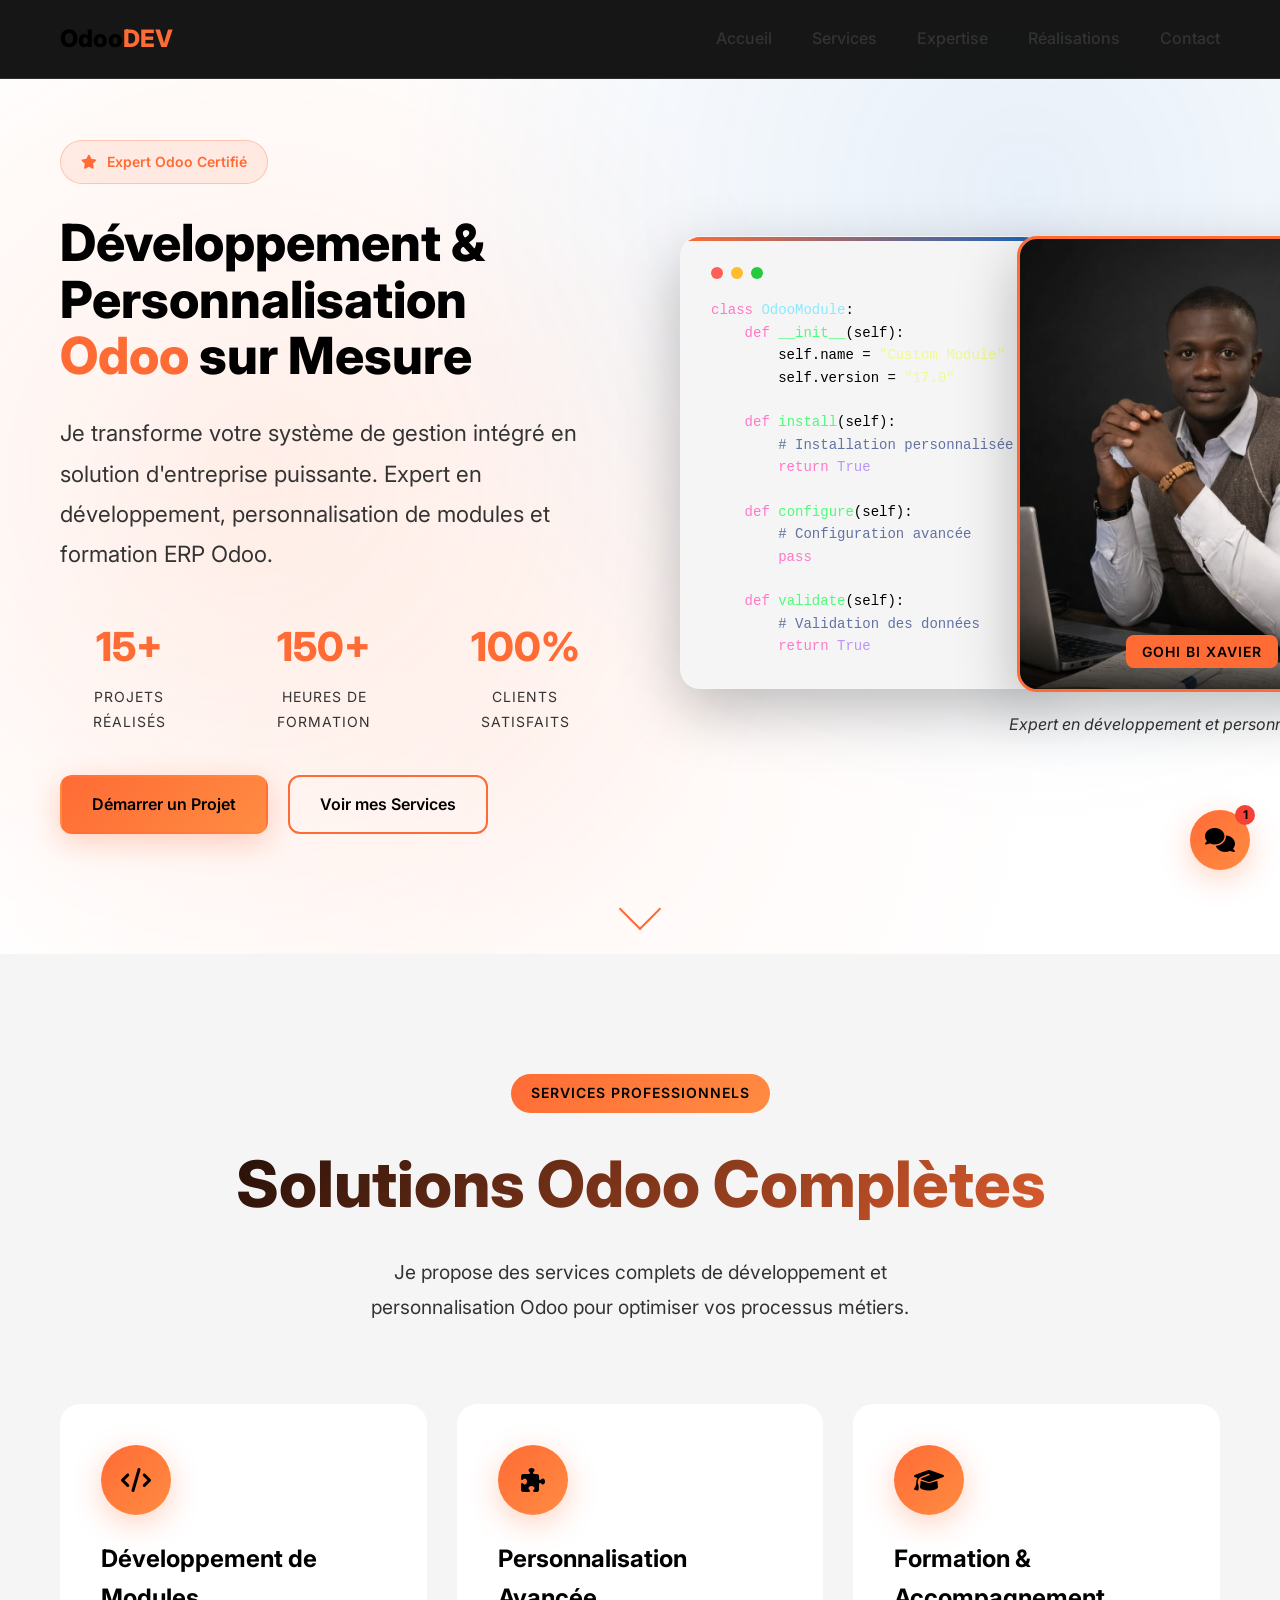
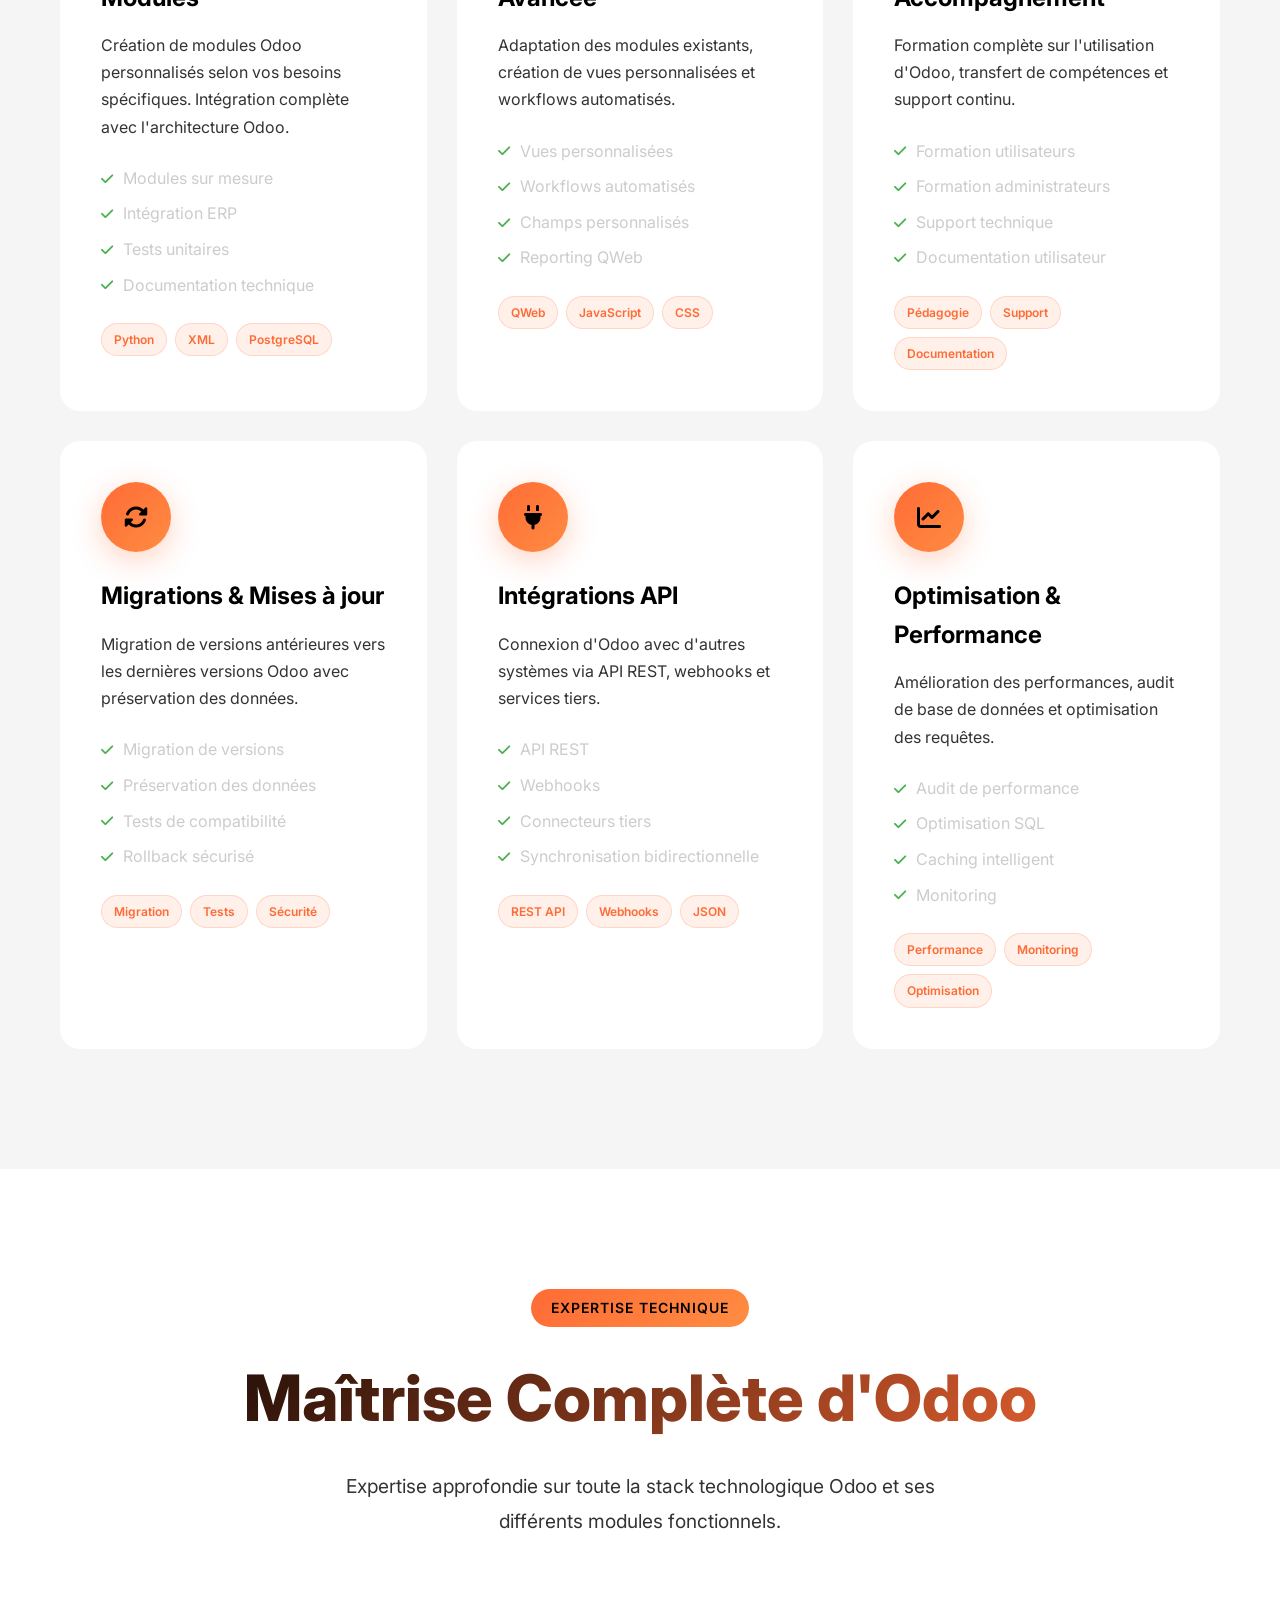
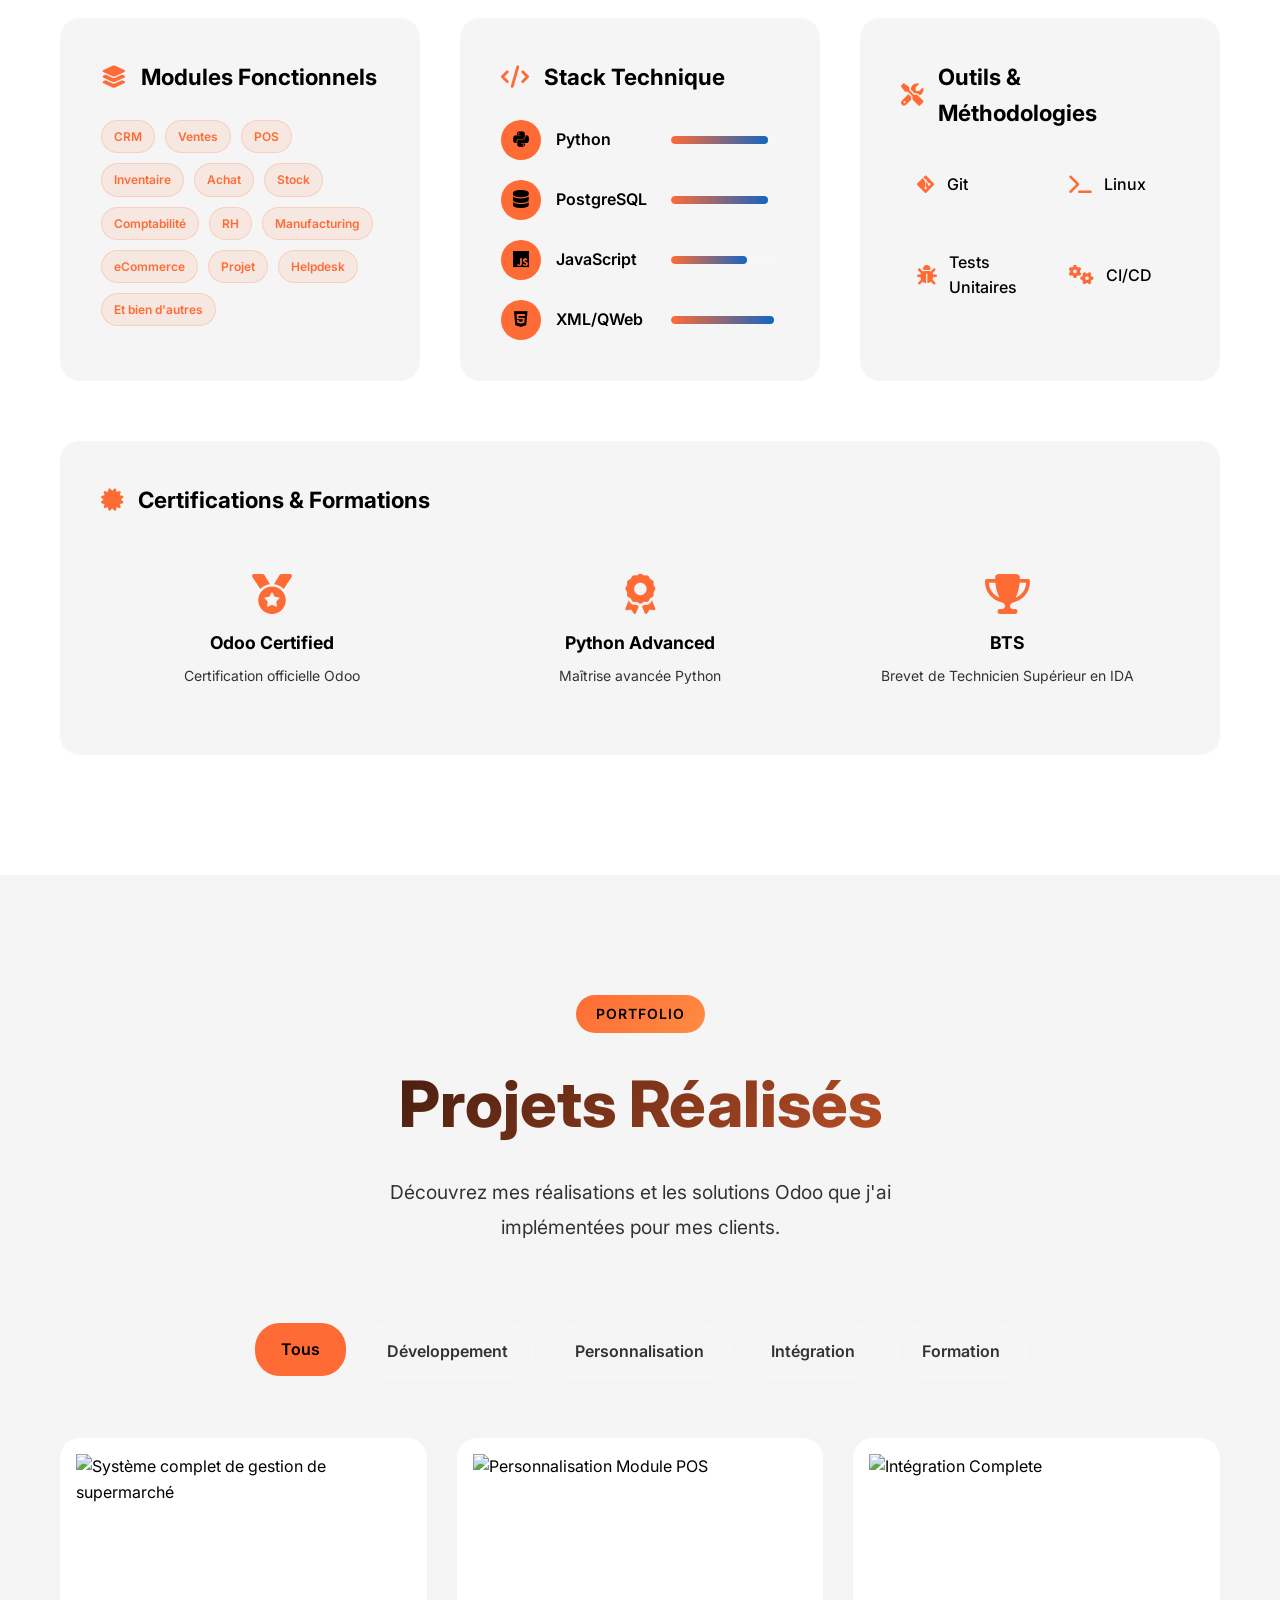
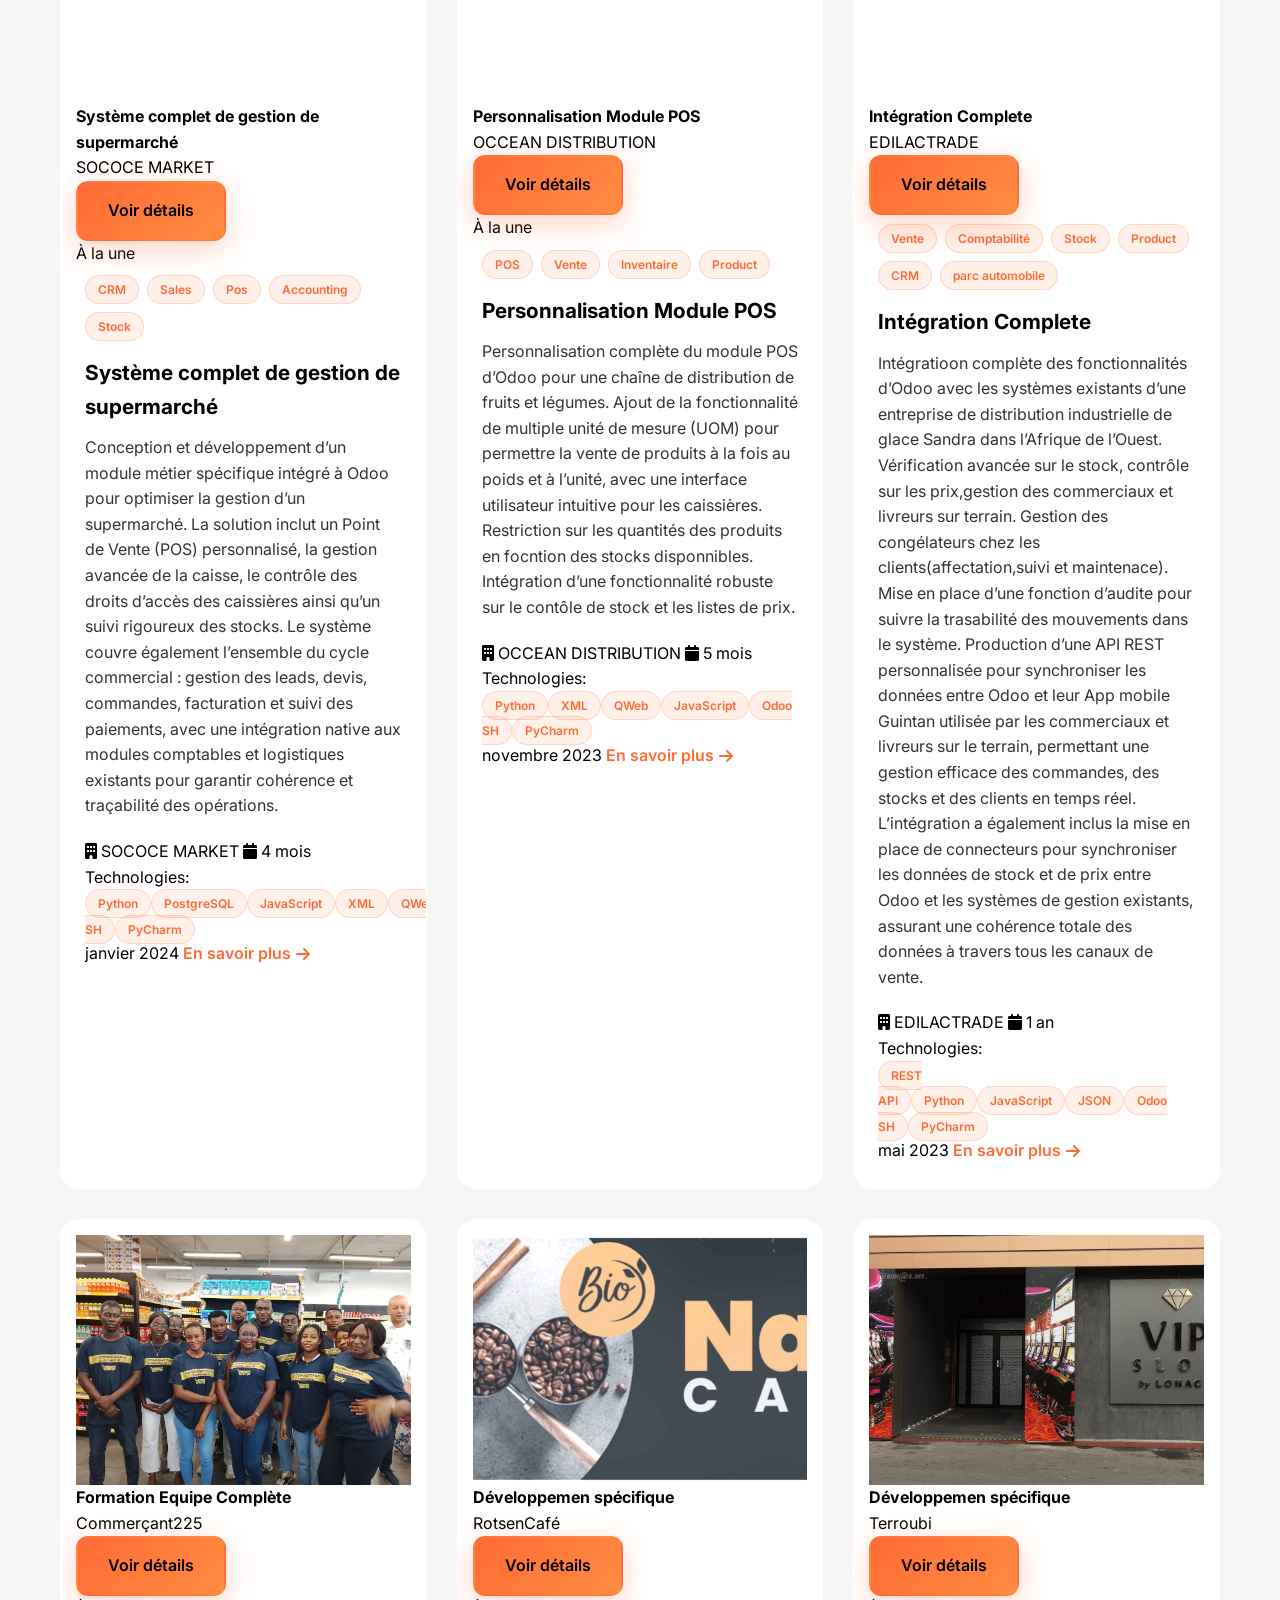
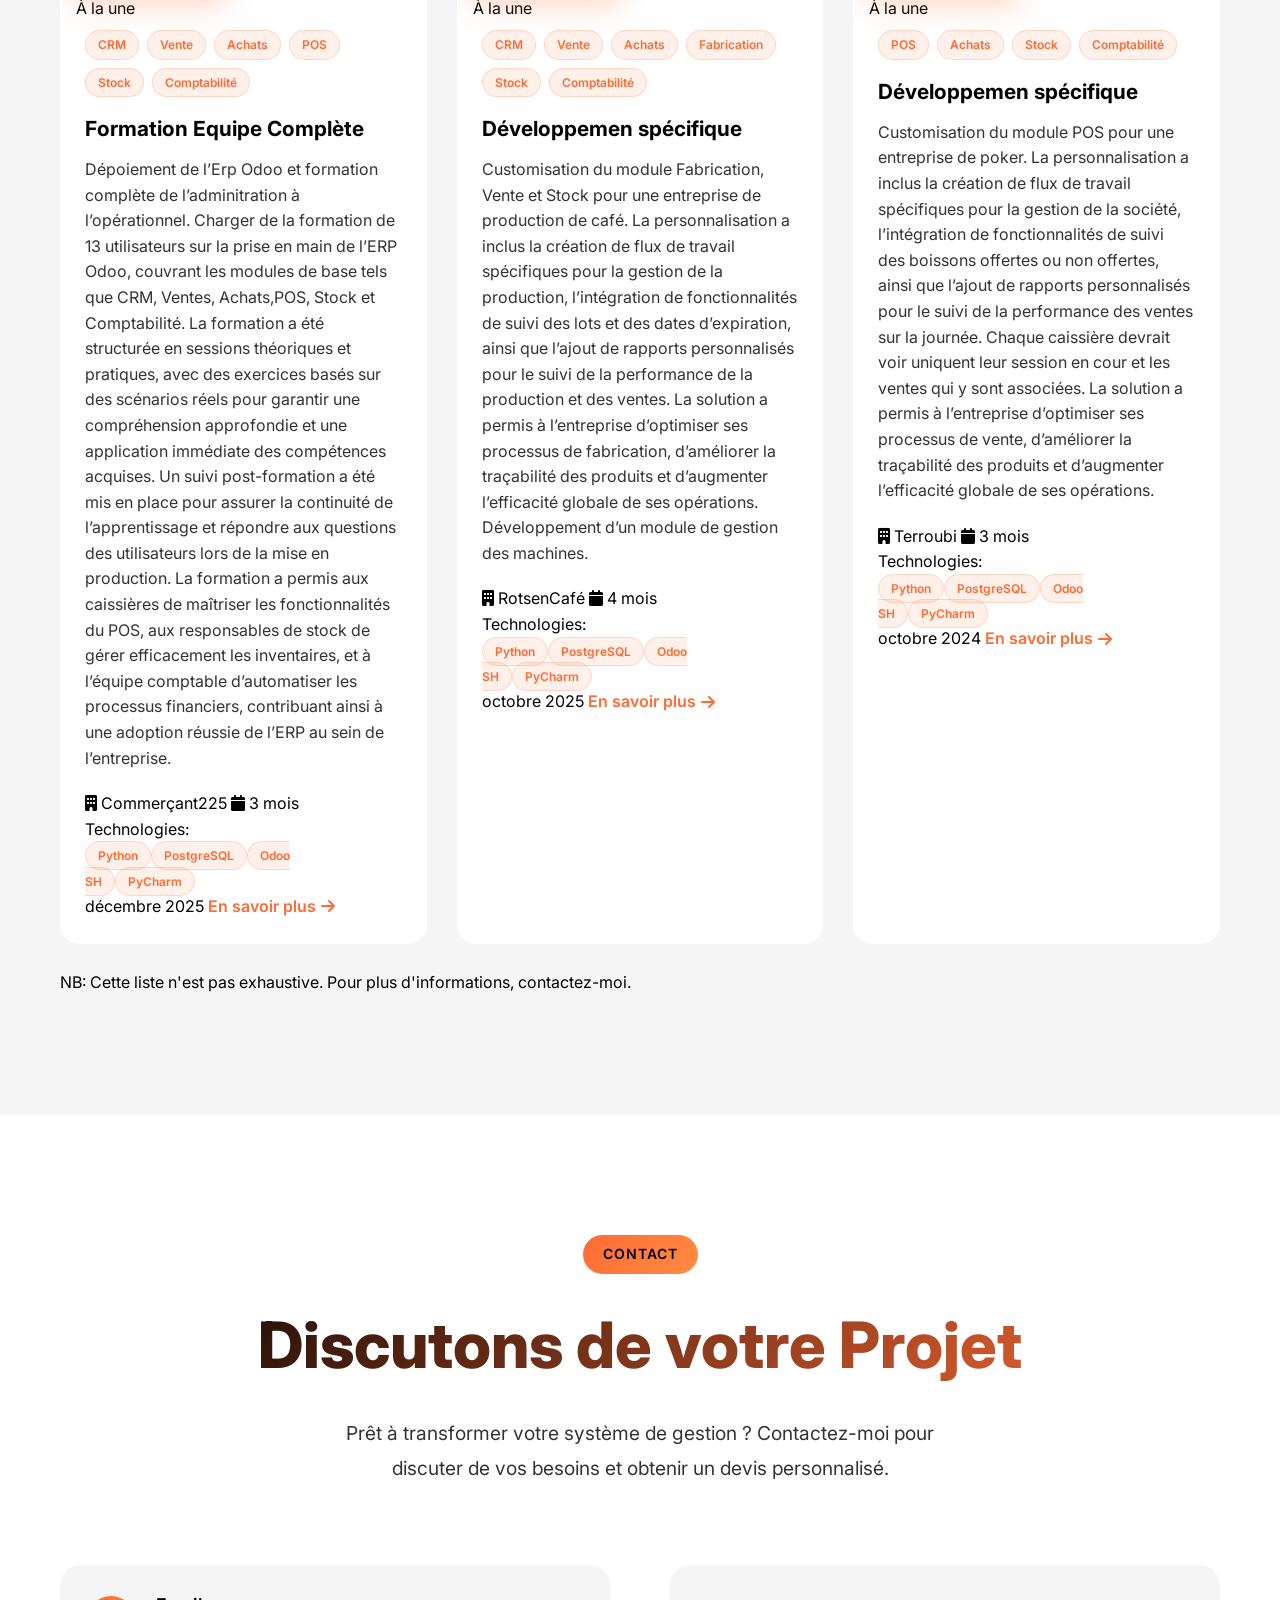
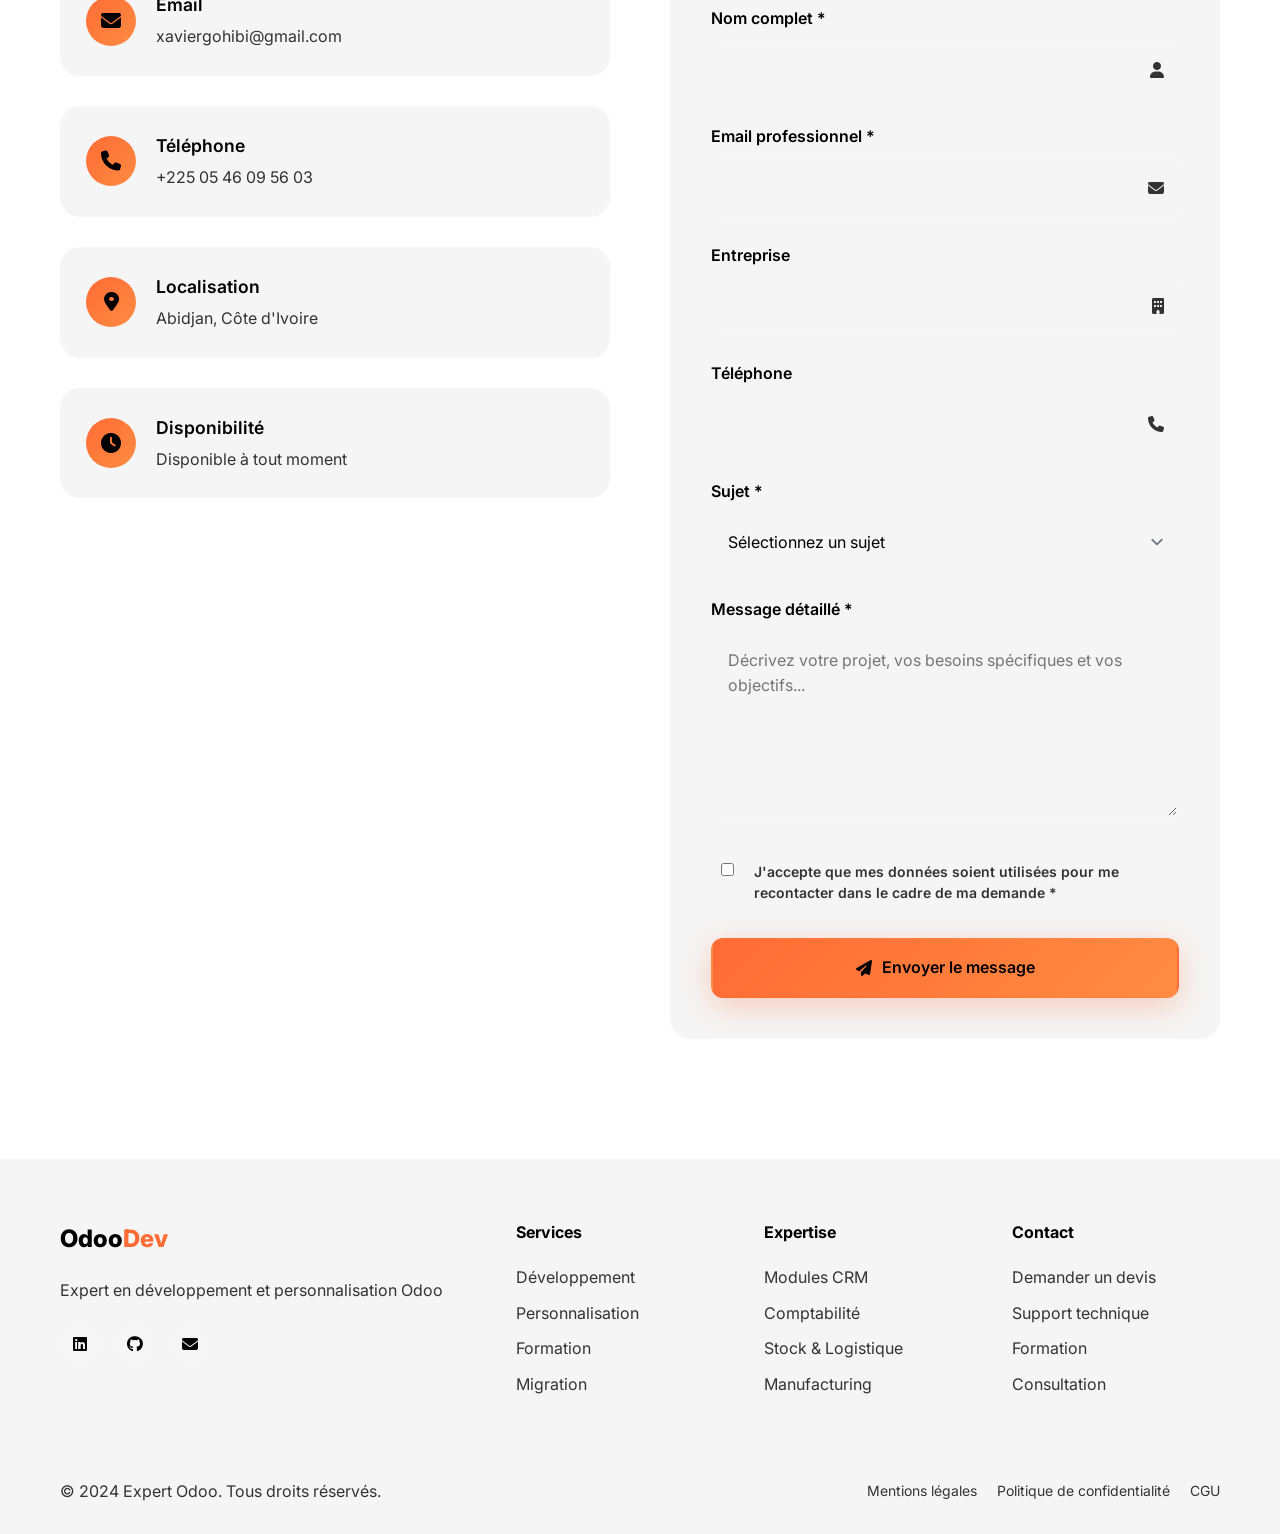
==== commit 2e4fac39: "Modification sur mon css" ====
--- a/portfolio_odoo_dev/index.html
+++ b/portfolio_odoo_dev/index.html
@@ -364,8 +364,8 @@
                         </div>
                         <div class="cert-item">
                             <i class="fas fa-trophy"></i>
-                            <h4>ERP Consultant</h4>
-                            <p>Expert en systèmes ERP</p>
+                            <h4>BTS</h4>
+                            <p>Brevet de Technicien Supérieur en IDA</p>
                         </div>
                     </div>
                 </div>
@@ -393,8 +393,10 @@
             </div>
             <div class="portfolio-grid" id="portfolio-grid">
                 <!-- Portfolio items will be populated by JavaScript -->
-            </div>
-        </div>
+            </div> <br>
+            <span >NB: Cette liste n'est pas exhaustive. Pour plus d'informations, contactez-moi.</span>
+        </div>
+        
     </section>
 
     <!-- Contact Section -->
--- a/portfolio_odoo_dev/css/style.css
+++ b/portfolio_odoo_dev/css/style.css
@@ -1955,4 +1955,12 @@
         width: 280px;
         height: 350px;
     }
+}
+
+portfolio-note {
+    font-size: 14px;
+    color: var(--light-gray);
+    margin-top: 70px;
+    font-style: italic;
+    padding-left: 100px;
 }
